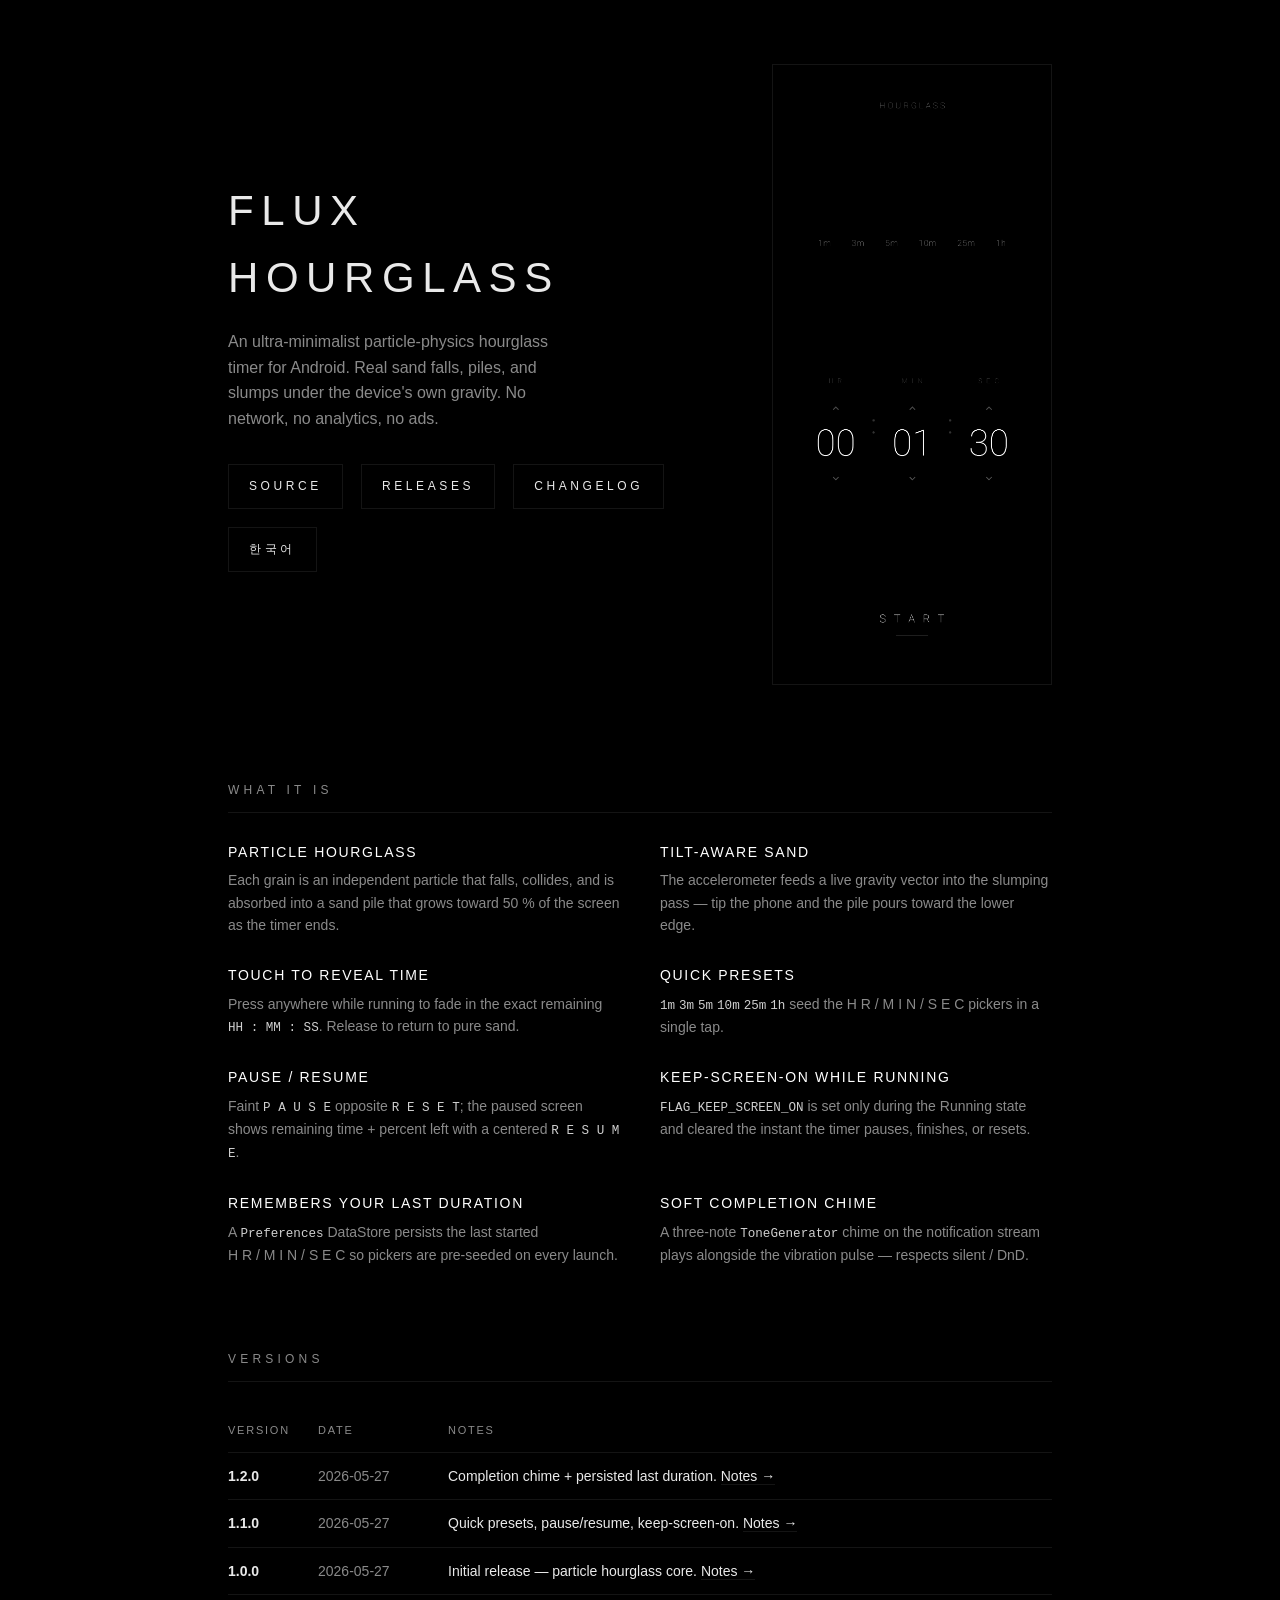
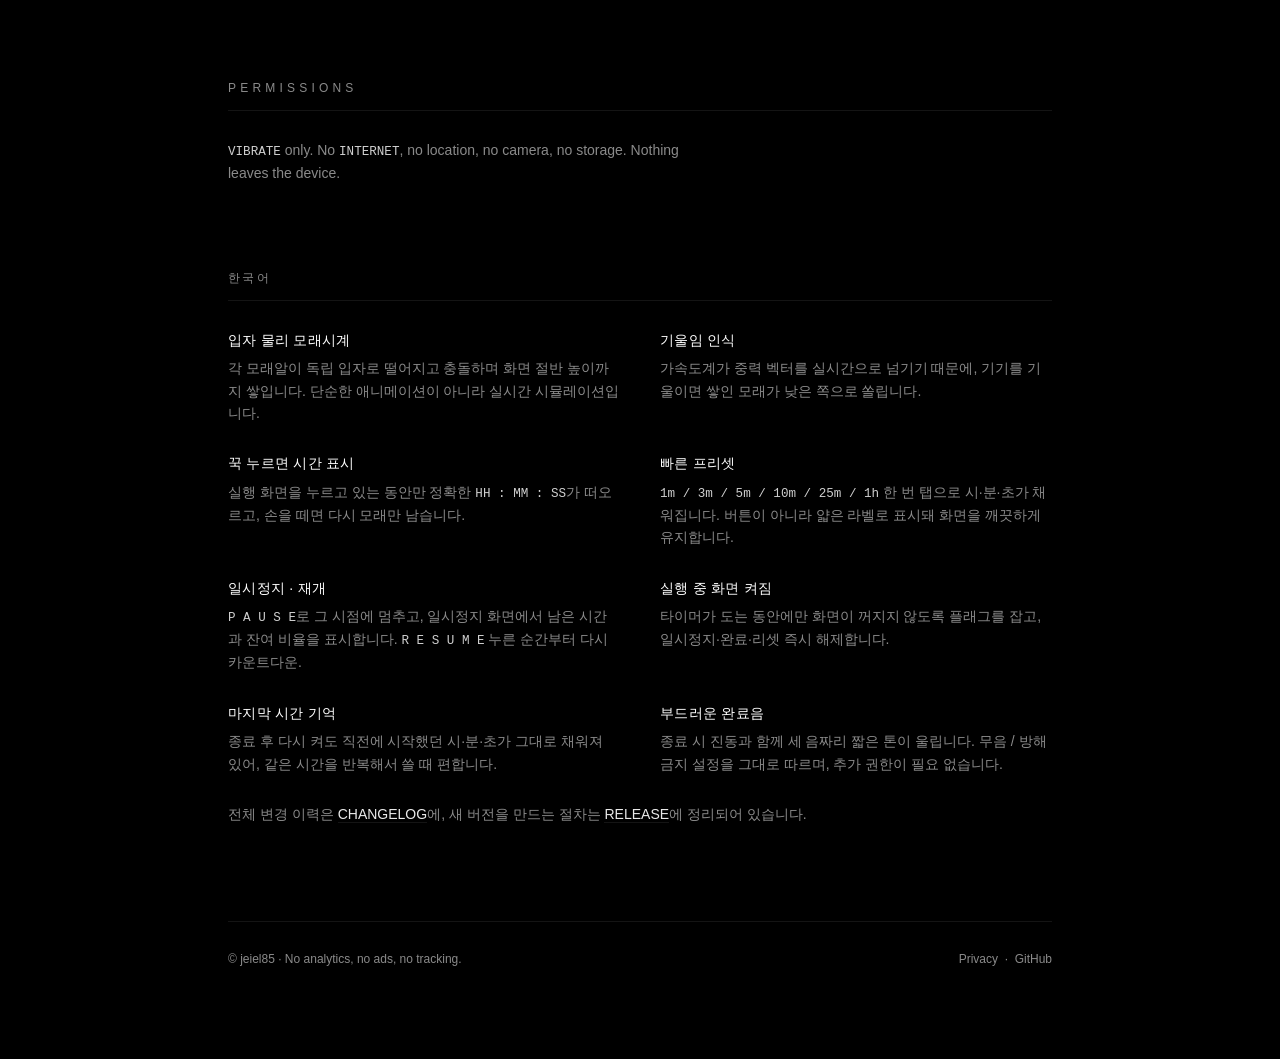
==== docs/index.html @ 26812f50 "docs: add privacy policy page (KR/EN) for Play Store listing Bilingual privacy policy at docs/privac" ====
<!doctype html>
<html lang="en">
  <head>
    <meta charset="utf-8" />
    <meta name="viewport" content="width=device-width, initial-scale=1, viewport-fit=cover" />
    <meta name="color-scheme" content="dark" />
    <meta name="theme-color" content="#000000" />
    <title>Flux Hourglass — minimalist particle-physics timer for Android</title>
    <meta
      name="description"
      content="Flux Hourglass is a minimalist Android timer with a particle-physics hourglass. Black-and-white surface, accelerometer-driven sand, no network, no analytics."
    />
    <meta property="og:title" content="Flux Hourglass" />
    <meta
      property="og:description"
      content="A minimalist particle-physics hourglass timer for Android. Black-and-white, no network, no ads."
    />
    <meta property="og:type" content="website" />
    <meta property="og:image" content="assets/setup.png" />
    <meta property="og:url" content="https://jeiel85.github.io/flux-hourglass-android/" />
    <link rel="icon" href="data:," />
    <style>
      :root {
        --bg: #000;
        --fg: #e9e9e9;
        --muted: #8a8a8a;
        --hair: rgba(255, 255, 255, 0.08);
        --accent: #fff;
      }
      * { box-sizing: border-box; }
      html, body {
        margin: 0;
        background: var(--bg);
        color: var(--fg);
        font-family: -apple-system, BlinkMacSystemFont, "Segoe UI", "Helvetica Neue",
          "Inter", "Pretendard", "Noto Sans KR", sans-serif;
        font-weight: 300;
        -webkit-font-smoothing: antialiased;
        text-rendering: optimizeLegibility;
        line-height: 1.6;
      }
      a {
        color: var(--fg);
        text-decoration: none;
        border-bottom: 1px solid var(--hair);
        transition: border-color 0.15s ease;
      }
      a:hover { border-bottom-color: var(--accent); }
      code {
        font-family: ui-monospace, SFMono-Regular, "JetBrains Mono", Menlo, monospace;
        font-size: 0.9em;
        color: #cfcfcf;
      }
      .wrap {
        max-width: 880px;
        padding: 64px 28px 96px;
        margin: 0 auto;
      }
      header.hero {
        display: grid;
        grid-template-columns: 1fr 280px;
        gap: 56px;
        align-items: center;
        margin-bottom: 96px;
      }
      .hero h1 {
        font-size: 42px;
        font-weight: 200;
        letter-spacing: 0.18em;
        margin: 0 0 18px;
        text-transform: uppercase;
      }
      .hero p.lead {
        font-size: 16px;
        color: var(--muted);
        max-width: 36ch;
        margin: 0 0 32px;
      }
      .hero img {
        width: 100%;
        max-width: 280px;
        border: 1px solid var(--hair);
        display: block;
      }
      .cta {
        display: flex;
        flex-wrap: wrap;
        gap: 18px;
        margin-top: 8px;
      }
      .cta a {
        font-size: 12px;
        letter-spacing: 0.3em;
        text-transform: uppercase;
        padding: 12px 20px;
        border: 1px solid var(--hair);
      }
      .cta a:hover { border-color: var(--accent); }

      section { margin: 0 0 84px; }
      h2 {
        font-size: 12px;
        font-weight: 400;
        letter-spacing: 0.35em;
        text-transform: uppercase;
        color: var(--muted);
        border-bottom: 1px solid var(--hair);
        padding-bottom: 12px;
        margin: 0 0 28px;
      }
      .features {
        display: grid;
        grid-template-columns: repeat(2, minmax(0, 1fr));
        gap: 28px 40px;
      }
      .features h3 {
        font-size: 14px;
        font-weight: 400;
        letter-spacing: 0.12em;
        text-transform: uppercase;
        margin: 0 0 6px;
        color: var(--accent);
      }
      .features p {
        margin: 0;
        color: var(--muted);
        font-size: 14px;
      }
      table.versions {
        width: 100%;
        border-collapse: collapse;
        font-size: 14px;
      }
      table.versions th,
      table.versions td {
        text-align: left;
        padding: 12px 0;
        border-bottom: 1px solid var(--hair);
      }
      table.versions th {
        font-weight: 400;
        color: var(--muted);
        letter-spacing: 0.16em;
        text-transform: uppercase;
        font-size: 11px;
      }
      table.versions td:first-child { width: 90px; }
      table.versions td:nth-child(2) { width: 130px; color: var(--muted); }

      .kr h2,
      .kr h3 { letter-spacing: 0.02em; }
      .kr h2 { letter-spacing: 0.2em; }

      footer {
        margin-top: 96px;
        padding-top: 28px;
        border-top: 1px solid var(--hair);
        color: var(--muted);
        font-size: 12px;
        display: flex;
        flex-wrap: wrap;
        justify-content: space-between;
        gap: 16px;
      }
      footer a { color: var(--muted); border-bottom-color: transparent; }
      footer a:hover { color: var(--fg); }

      @media (max-width: 720px) {
        .wrap { padding: 40px 22px 64px; }
        header.hero {
          grid-template-columns: 1fr;
          gap: 32px;
          margin-bottom: 72px;
        }
        .hero h1 { font-size: 32px; }
        .hero img {
          max-width: 220px;
          margin: 0 auto;
        }
        .features { grid-template-columns: 1fr; }
      }
    </style>
  </head>
  <body>
    <div class="wrap">
      <header class="hero">
        <div>
          <h1>Flux Hourglass</h1>
          <p class="lead">
            An ultra-minimalist particle-physics hourglass timer for Android.
            Real sand falls, piles, and slumps under the device's own gravity.
            No network, no analytics, no ads.
          </p>
          <div class="cta">
            <a href="https://github.com/jeiel85/flux-hourglass-android">Source</a>
            <a href="https://github.com/jeiel85/flux-hourglass-android/releases">Releases</a>
            <a href="https://github.com/jeiel85/flux-hourglass-android/blob/main/CHANGELOG.md">Changelog</a>
            <a href="#kr">한국어</a>
          </div>
        </div>
        <img src="assets/setup.png" alt="Flux Hourglass setup screen" />
      </header>

      <section>
        <h2>What it is</h2>
        <div class="features">
          <div>
            <h3>Particle hourglass</h3>
            <p>
              Each grain is an independent particle that falls, collides, and is
              absorbed into a sand pile that grows toward 50&nbsp;% of the screen
              as the timer ends.
            </p>
          </div>
          <div>
            <h3>Tilt-aware sand</h3>
            <p>
              The accelerometer feeds a live gravity vector into the slumping
              pass — tip the phone and the pile pours toward the lower edge.
            </p>
          </div>
          <div>
            <h3>Touch to reveal time</h3>
            <p>
              Press anywhere while running to fade in the exact remaining
              <code>HH : MM : SS</code>. Release to return to pure sand.
            </p>
          </div>
          <div>
            <h3>Quick presets</h3>
            <p>
              <code>1m</code> <code>3m</code> <code>5m</code> <code>10m</code>
              <code>25m</code> <code>1h</code> seed the H&nbsp;R&nbsp;/&nbsp;M&nbsp;I&nbsp;N&nbsp;/&nbsp;S&nbsp;E&nbsp;C
              pickers in a single tap.
            </p>
          </div>
          <div>
            <h3>Pause / Resume</h3>
            <p>
              Faint <code>P A U S E</code> opposite <code>R E S E T</code>; the
              paused screen shows remaining time + percent left with a centered
              <code>R E S U M E</code>.
            </p>
          </div>
          <div>
            <h3>Keep-screen-on while running</h3>
            <p>
              <code>FLAG_KEEP_SCREEN_ON</code> is set only during the Running
              state and cleared the instant the timer pauses, finishes, or
              resets.
            </p>
          </div>
          <div>
            <h3>Remembers your last duration</h3>
            <p>
              A <code>Preferences</code> DataStore persists the last started
              H&nbsp;R&nbsp;/&nbsp;M&nbsp;I&nbsp;N&nbsp;/&nbsp;S&nbsp;E&nbsp;C so
              pickers are pre-seeded on every launch.
            </p>
          </div>
          <div>
            <h3>Soft completion chime</h3>
            <p>
              A three-note <code>ToneGenerator</code> chime on the notification
              stream plays alongside the vibration pulse — respects silent /
              DnD.
            </p>
          </div>
        </div>
      </section>

      <section>
        <h2>Versions</h2>
        <table class="versions">
          <thead>
            <tr>
              <th>Version</th>
              <th>Date</th>
              <th>Notes</th>
            </tr>
          </thead>
          <tbody>
            <tr>
              <td><strong>1.2.0</strong></td>
              <td>2026-05-27</td>
              <td>
                Completion chime + persisted last duration.
                <a
                  href="https://github.com/jeiel85/flux-hourglass-android/blob/main/docs/releases/v1.2.0.md"
                  >Notes&nbsp;→</a
                >
              </td>
            </tr>
            <tr>
              <td><strong>1.1.0</strong></td>
              <td>2026-05-27</td>
              <td>
                Quick presets, pause/resume, keep-screen-on.
                <a
                  href="https://github.com/jeiel85/flux-hourglass-android/blob/main/docs/releases/v1.1.0.md"
                  >Notes&nbsp;→</a
                >
              </td>
            </tr>
            <tr>
              <td><strong>1.0.0</strong></td>
              <td>2026-05-27</td>
              <td>
                Initial release — particle hourglass core.
                <a
                  href="https://github.com/jeiel85/flux-hourglass-android/blob/main/docs/releases/v1.0.0.md"
                  >Notes&nbsp;→</a
                >
              </td>
            </tr>
          </tbody>
        </table>
      </section>

      <section>
        <h2>Permissions</h2>
        <p style="color: var(--muted); font-size: 14px; max-width: 60ch;">
          <code>VIBRATE</code> only. No <code>INTERNET</code>, no location,
          no camera, no storage. Nothing leaves the device.
        </p>
      </section>

      <section id="kr" class="kr">
        <h2>한국어</h2>
        <div class="features">
          <div>
            <h3>입자 물리 모래시계</h3>
            <p>
              각 모래알이 독립 입자로 떨어지고 충돌하며 화면 절반 높이까지
              쌓입니다. 단순한 애니메이션이 아니라 실시간 시뮬레이션입니다.
            </p>
          </div>
          <div>
            <h3>기울임 인식</h3>
            <p>
              가속도계가 중력 벡터를 실시간으로 넘기기 때문에, 기기를 기울이면
              쌓인 모래가 낮은 쪽으로 쏠립니다.
            </p>
          </div>
          <div>
            <h3>꾹 누르면 시간 표시</h3>
            <p>
              실행 화면을 누르고 있는 동안만 정확한
              <code>HH : MM : SS</code>가 떠오르고, 손을 떼면 다시
              모래만 남습니다.
            </p>
          </div>
          <div>
            <h3>빠른 프리셋</h3>
            <p>
              <code>1m / 3m / 5m / 10m / 25m / 1h</code> 한 번 탭으로
              시·분·초가 채워집니다. 버튼이 아니라 얇은 라벨로 표시돼
              화면을 깨끗하게 유지합니다.
            </p>
          </div>
          <div>
            <h3>일시정지 · 재개</h3>
            <p>
              <code>P A U S E</code>로 그 시점에 멈추고, 일시정지 화면에서
              남은 시간과 잔여 비율을 표시합니다. <code>R E S U M E</code>
              누른 순간부터 다시 카운트다운.
            </p>
          </div>
          <div>
            <h3>실행 중 화면 켜짐</h3>
            <p>
              타이머가 도는 동안에만 화면이 꺼지지 않도록 플래그를 잡고,
              일시정지·완료·리셋 즉시 해제합니다.
            </p>
          </div>
          <div>
            <h3>마지막 시간 기억</h3>
            <p>
              종료 후 다시 켜도 직전에 시작했던 시·분·초가 그대로
              채워져 있어, 같은 시간을 반복해서 쓸 때 편합니다.
            </p>
          </div>
          <div>
            <h3>부드러운 완료음</h3>
            <p>
              종료 시 진동과 함께 세 음짜리 짧은 톤이 울립니다. 무음 /
              방해금지 설정을 그대로 따르며, 추가 권한이 필요 없습니다.
            </p>
          </div>
        </div>
        <p style="color: var(--muted); font-size: 14px; margin-top: 28px;">
          전체 변경 이력은
          <a
            href="https://github.com/jeiel85/flux-hourglass-android/blob/main/CHANGELOG.md"
            >CHANGELOG</a
          >에, 새 버전을 만드는 절차는
          <a
            href="https://github.com/jeiel85/flux-hourglass-android/blob/main/RELEASE.md"
            >RELEASE</a
          >에 정리되어 있습니다.
        </p>
      </section>

      <footer>
        <span>© jeiel85 · No analytics, no ads, no tracking.</span>
        <span>
          <a href="privacy.html">Privacy</a>
          &nbsp;·&nbsp;
          <a href="https://github.com/jeiel85/flux-hourglass-android">GitHub</a>
        </span>
      </footer>
    </div>
  </body>
</html>
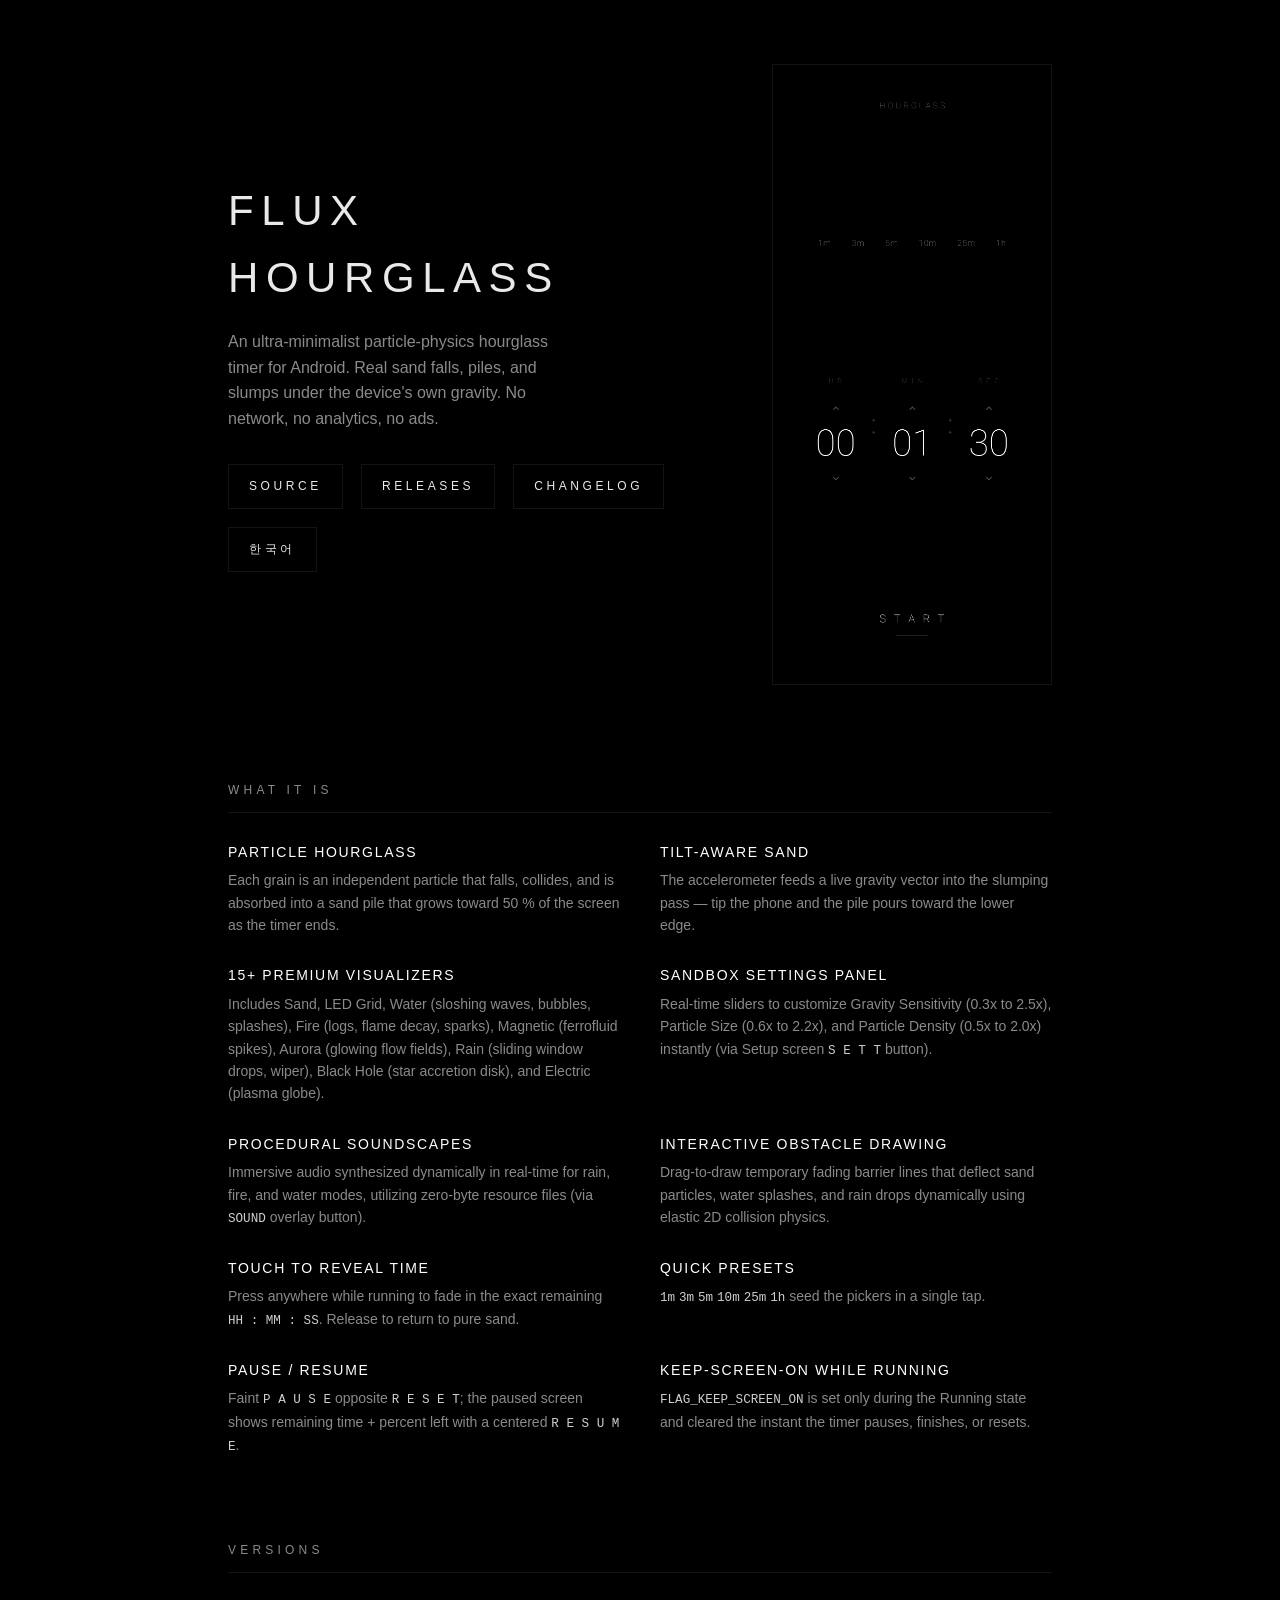
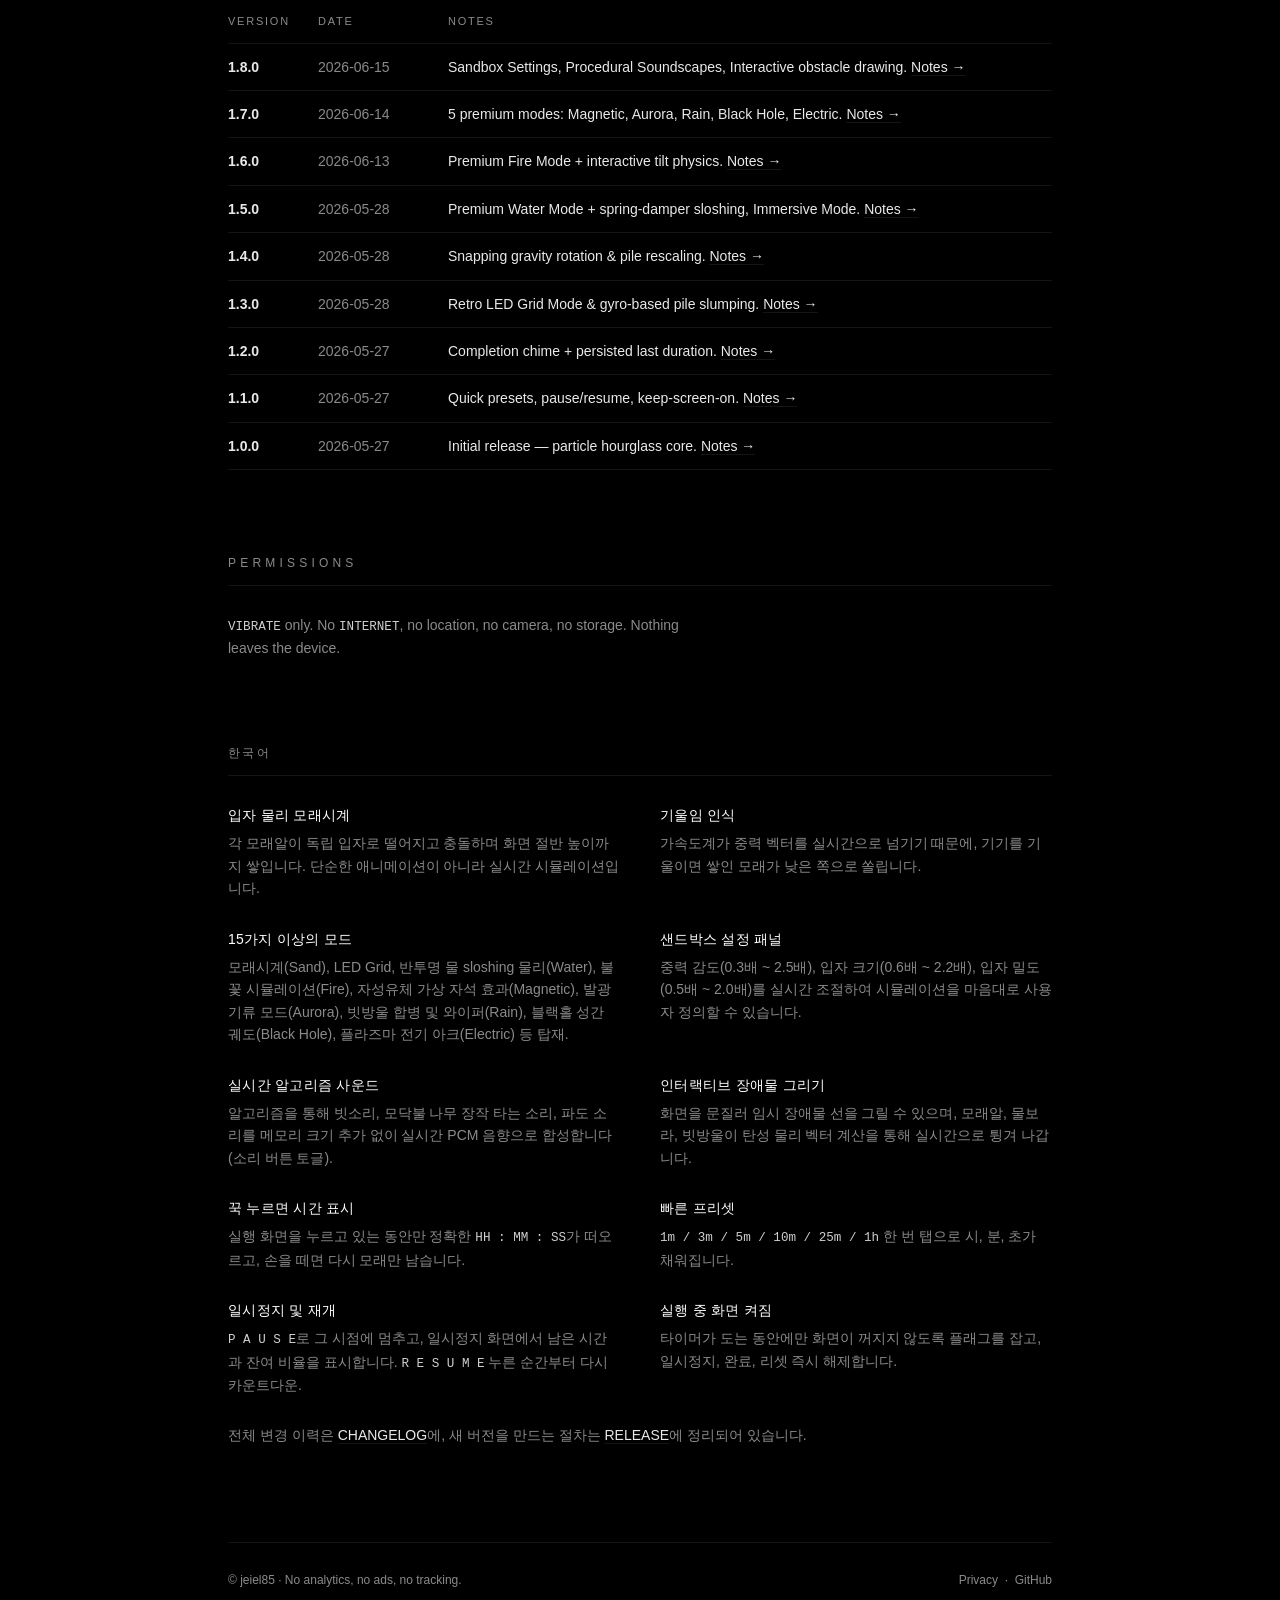
==== commit 135eebad: "feat(v1.8.0): add sandbox settings, audio soundscapes, and drawn barriers" ====
--- a/docs/index.html
+++ b/docs/index.html
@@ -220,6 +220,30 @@
             </p>
           </div>
           <div>
+            <h3>15+ premium visualizers</h3>
+            <p>
+              Includes Sand, LED Grid, Water (sloshing waves, bubbles, splashes), Fire (logs, flame decay, sparks), Magnetic (ferrofluid spikes), Aurora (glowing flow fields), Rain (sliding window drops, wiper), Black Hole (star accretion disk), and Electric (plasma globe).
+            </p>
+          </div>
+          <div>
+            <h3>Sandbox Settings Panel</h3>
+            <p>
+              Real-time sliders to customize Gravity Sensitivity (0.3x to 2.5x), Particle Size (0.6x to 2.2x), and Particle Density (0.5x to 2.0x) instantly (via Setup screen <code>S E T T</code> button).
+            </p>
+          </div>
+          <div>
+            <h3>Procedural Soundscapes</h3>
+            <p>
+              Immersive audio synthesized dynamically in real-time for rain, fire, and water modes, utilizing zero-byte resource files (via <code>SOUND</code> overlay button).
+            </p>
+          </div>
+          <div>
+            <h3>Interactive Obstacle Drawing</h3>
+            <p>
+              Drag-to-draw temporary fading barrier lines that deflect sand particles, water splashes, and rain drops dynamically using elastic 2D collision physics.
+            </p>
+          </div>
+          <div>
             <h3>Touch to reveal time</h3>
             <p>
               Press anywhere while running to fade in the exact remaining
@@ -230,8 +254,7 @@
             <h3>Quick presets</h3>
             <p>
               <code>1m</code> <code>3m</code> <code>5m</code> <code>10m</code>
-              <code>25m</code> <code>1h</code> seed the H&nbsp;R&nbsp;/&nbsp;M&nbsp;I&nbsp;N&nbsp;/&nbsp;S&nbsp;E&nbsp;C
-              pickers in a single tap.
+              <code>25m</code> <code>1h</code> seed the pickers in a single tap.
             </p>
           </div>
           <div>
@@ -248,22 +271,6 @@
               <code>FLAG_KEEP_SCREEN_ON</code> is set only during the Running
               state and cleared the instant the timer pauses, finishes, or
               resets.
-            </p>
-          </div>
-          <div>
-            <h3>Remembers your last duration</h3>
-            <p>
-              A <code>Preferences</code> DataStore persists the last started
-              H&nbsp;R&nbsp;/&nbsp;M&nbsp;I&nbsp;N&nbsp;/&nbsp;S&nbsp;E&nbsp;C so
-              pickers are pre-seeded on every launch.
-            </p>
-          </div>
-          <div>
-            <h3>Soft completion chime</h3>
-            <p>
-              A three-note <code>ToneGenerator</code> chime on the notification
-              stream plays alongside the vibration pulse — respects silent /
-              DnD.
             </p>
           </div>
         </div>
@@ -280,6 +287,72 @@
             </tr>
           </thead>
           <tbody>
+            <tr>
+              <td><strong>1.8.0</strong></td>
+              <td>2026-06-15</td>
+              <td>
+                Sandbox Settings, Procedural Soundscapes, Interactive obstacle drawing.
+                <a
+                  href="https://github.com/jeiel85/flux-hourglass-android/blob/main/docs/releases/v1.8.0.md"
+                  >Notes&nbsp;→</a
+                >
+              </td>
+            </tr>
+            <tr>
+              <td><strong>1.7.0</strong></td>
+              <td>2026-06-14</td>
+              <td>
+                5 premium modes: Magnetic, Aurora, Rain, Black Hole, Electric.
+                <a
+                  href="https://github.com/jeiel85/flux-hourglass-android/blob/main/docs/releases/v1.7.0.md"
+                  >Notes&nbsp;→</a
+                >
+              </td>
+            </tr>
+            <tr>
+              <td><strong>1.6.0</strong></td>
+              <td>2026-06-13</td>
+              <td>
+                Premium Fire Mode + interactive tilt physics.
+                <a
+                  href="https://github.com/jeiel85/flux-hourglass-android/blob/main/docs/releases/v1.6.0.md"
+                  >Notes&nbsp;→</a
+                >
+              </td>
+            </tr>
+            <tr>
+              <td><strong>1.5.0</strong></td>
+              <td>2026-05-28</td>
+              <td>
+                Premium Water Mode + spring-damper sloshing, Immersive Mode.
+                <a
+                  href="https://github.com/jeiel85/flux-hourglass-android/blob/main/docs/releases/v1.5.0.md"
+                  >Notes&nbsp;→</a
+                >
+              </td>
+            </tr>
+            <tr>
+              <td><strong>1.4.0</strong></td>
+              <td>2026-05-28</td>
+              <td>
+                Snapping gravity rotation & pile rescaling.
+                <a
+                  href="https://github.com/jeiel85/flux-hourglass-android/blob/main/docs/releases/v1.4.0.md"
+                  >Notes&nbsp;→</a
+                >
+              </td>
+            </tr>
+            <tr>
+              <td><strong>1.3.0</strong></td>
+              <td>2026-05-28</td>
+              <td>
+                Retro LED Grid Mode & gyro-based pile slumping.
+                <a
+                  href="https://github.com/jeiel85/flux-hourglass-android/blob/main/docs/releases/v1.3.0.md"
+                  >Notes&nbsp;→</a
+                >
+              </td>
+            </tr>
             <tr>
               <td><strong>1.2.0</strong></td>
               <td>2026-05-27</td>
@@ -343,6 +416,30 @@
             </p>
           </div>
           <div>
+            <h3>15가지 이상의 모드</h3>
+            <p>
+              모래시계(Sand), LED Grid, 반투명 물 sloshing 물리(Water), 불꽃 시뮬레이션(Fire), 자성유체 가상 자석 효과(Magnetic), 발광 기류 모드(Aurora), 빗방울 합병 및 와이퍼(Rain), 블랙홀 성간 궤도(Black Hole), 플라즈마 전기 아크(Electric) 등 탑재.
+            </p>
+          </div>
+          <div>
+            <h3>샌드박스 설정 패널</h3>
+            <p>
+              중력 감도(0.3배 ~ 2.5배), 입자 크기(0.6배 ~ 2.2배), 입자 밀도(0.5배 ~ 2.0배)를 실시간 조절하여 시뮬레이션을 마음대로 사용자 정의할 수 있습니다.
+            </p>
+          </div>
+          <div>
+            <h3>실시간 알고리즘 사운드</h3>
+            <p>
+              알고리즘을 통해 빗소리, 모닥불 나무 장작 타는 소리, 파도 소리를 메모리 크기 추가 없이 실시간 PCM 음향으로 합성합니다 (소리 버튼 토글).
+            </p>
+          </div>
+          <div>
+            <h3>인터랙티브 장애물 그리기</h3>
+            <p>
+              화면을 문질러 임시 장애물 선을 그릴 수 있으며, 모래알, 물보라, 빗방울이 탄성 물리 벡터 계산을 통해 실시간으로 튕겨 나갑니다.
+            </p>
+          </div>
+          <div>
             <h3>꾹 누르면 시간 표시</h3>
             <p>
               실행 화면을 누르고 있는 동안만 정확한
@@ -354,12 +451,11 @@
             <h3>빠른 프리셋</h3>
             <p>
               <code>1m / 3m / 5m / 10m / 25m / 1h</code> 한 번 탭으로
-              시·분·초가 채워집니다. 버튼이 아니라 얇은 라벨로 표시돼
-              화면을 깨끗하게 유지합니다.
-            </p>
-          </div>
-          <div>
-            <h3>일시정지 · 재개</h3>
+              시, 분, 초가 채워집니다.
+            </p>
+          </div>
+          <div>
+            <h3>일시정지 및 재개</h3>
             <p>
               <code>P A U S E</code>로 그 시점에 멈추고, 일시정지 화면에서
               남은 시간과 잔여 비율을 표시합니다. <code>R E S U M E</code>
@@ -370,21 +466,7 @@
             <h3>실행 중 화면 켜짐</h3>
             <p>
               타이머가 도는 동안에만 화면이 꺼지지 않도록 플래그를 잡고,
-              일시정지·완료·리셋 즉시 해제합니다.
-            </p>
-          </div>
-          <div>
-            <h3>마지막 시간 기억</h3>
-            <p>
-              종료 후 다시 켜도 직전에 시작했던 시·분·초가 그대로
-              채워져 있어, 같은 시간을 반복해서 쓸 때 편합니다.
-            </p>
-          </div>
-          <div>
-            <h3>부드러운 완료음</h3>
-            <p>
-              종료 시 진동과 함께 세 음짜리 짧은 톤이 울립니다. 무음 /
-              방해금지 설정을 그대로 따르며, 추가 권한이 필요 없습니다.
+              일시정지, 완료, 리셋 즉시 해제합니다.
             </p>
           </div>
         </div>
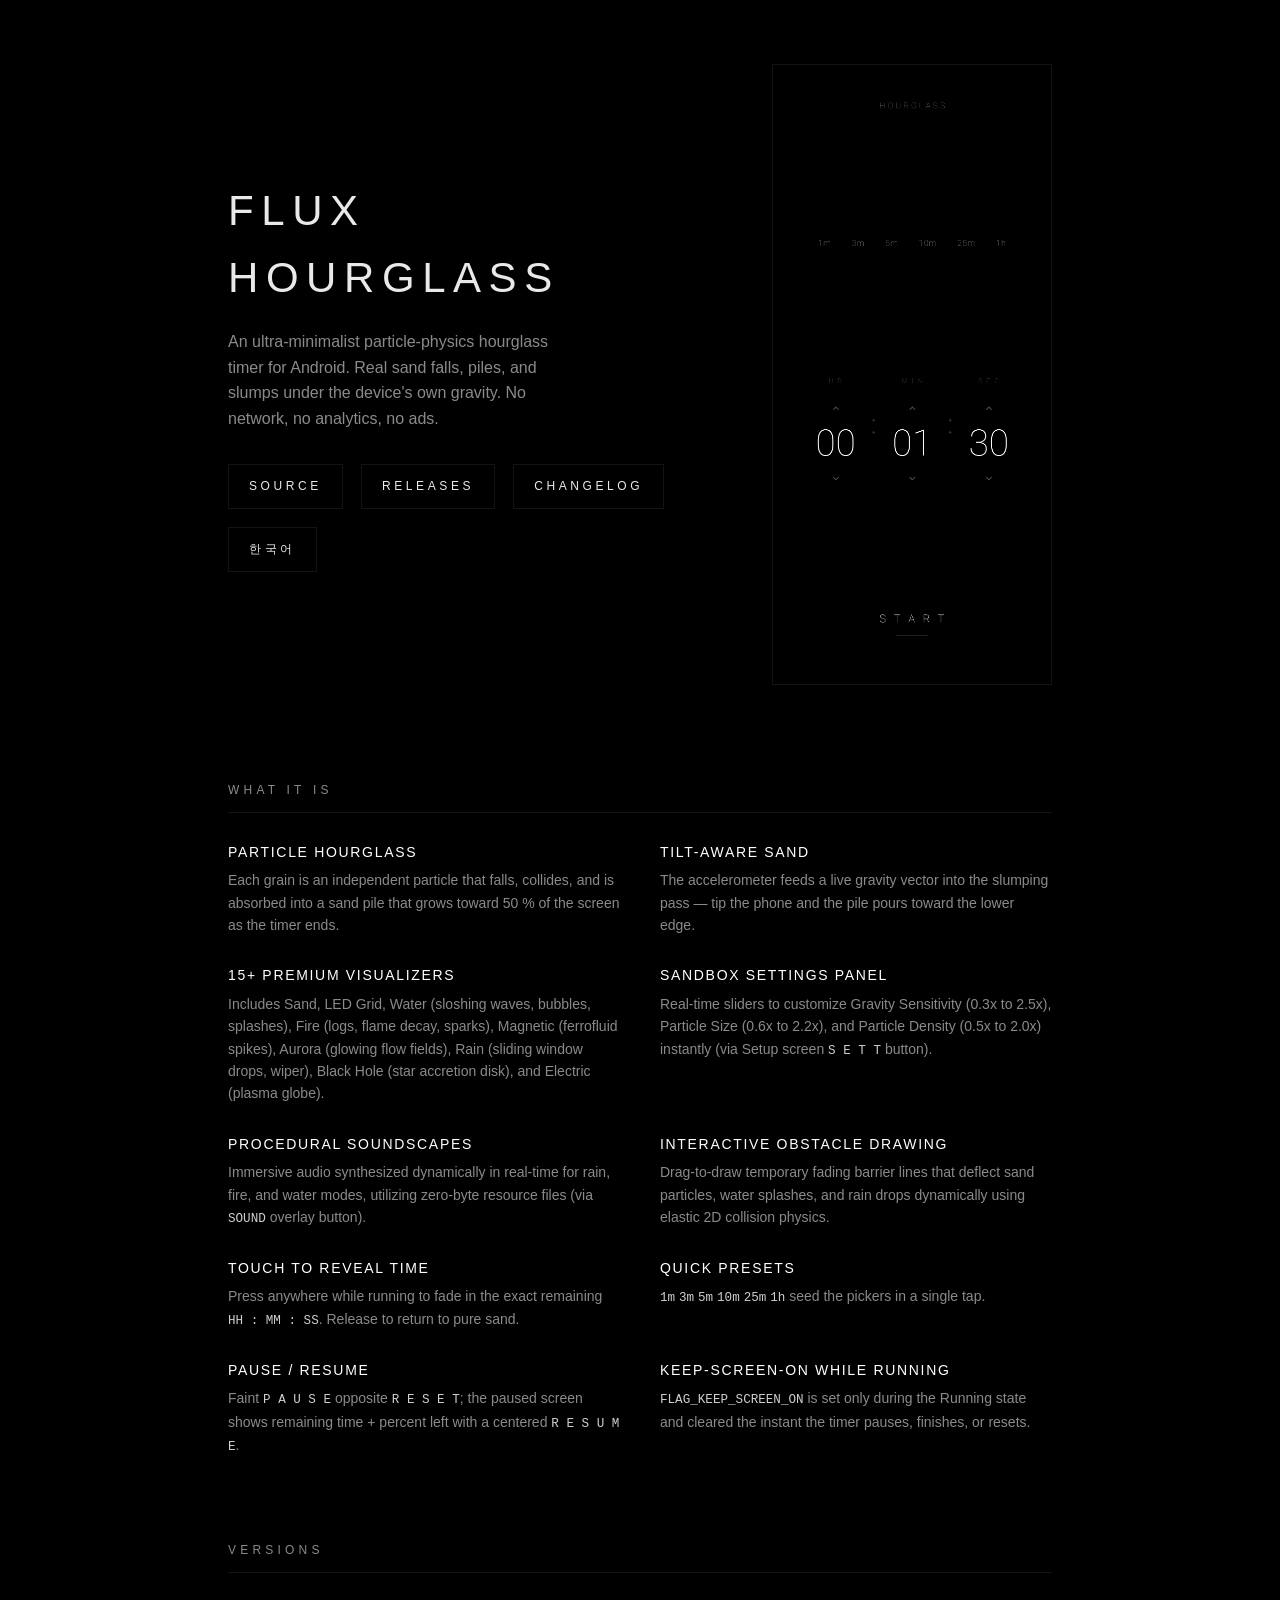
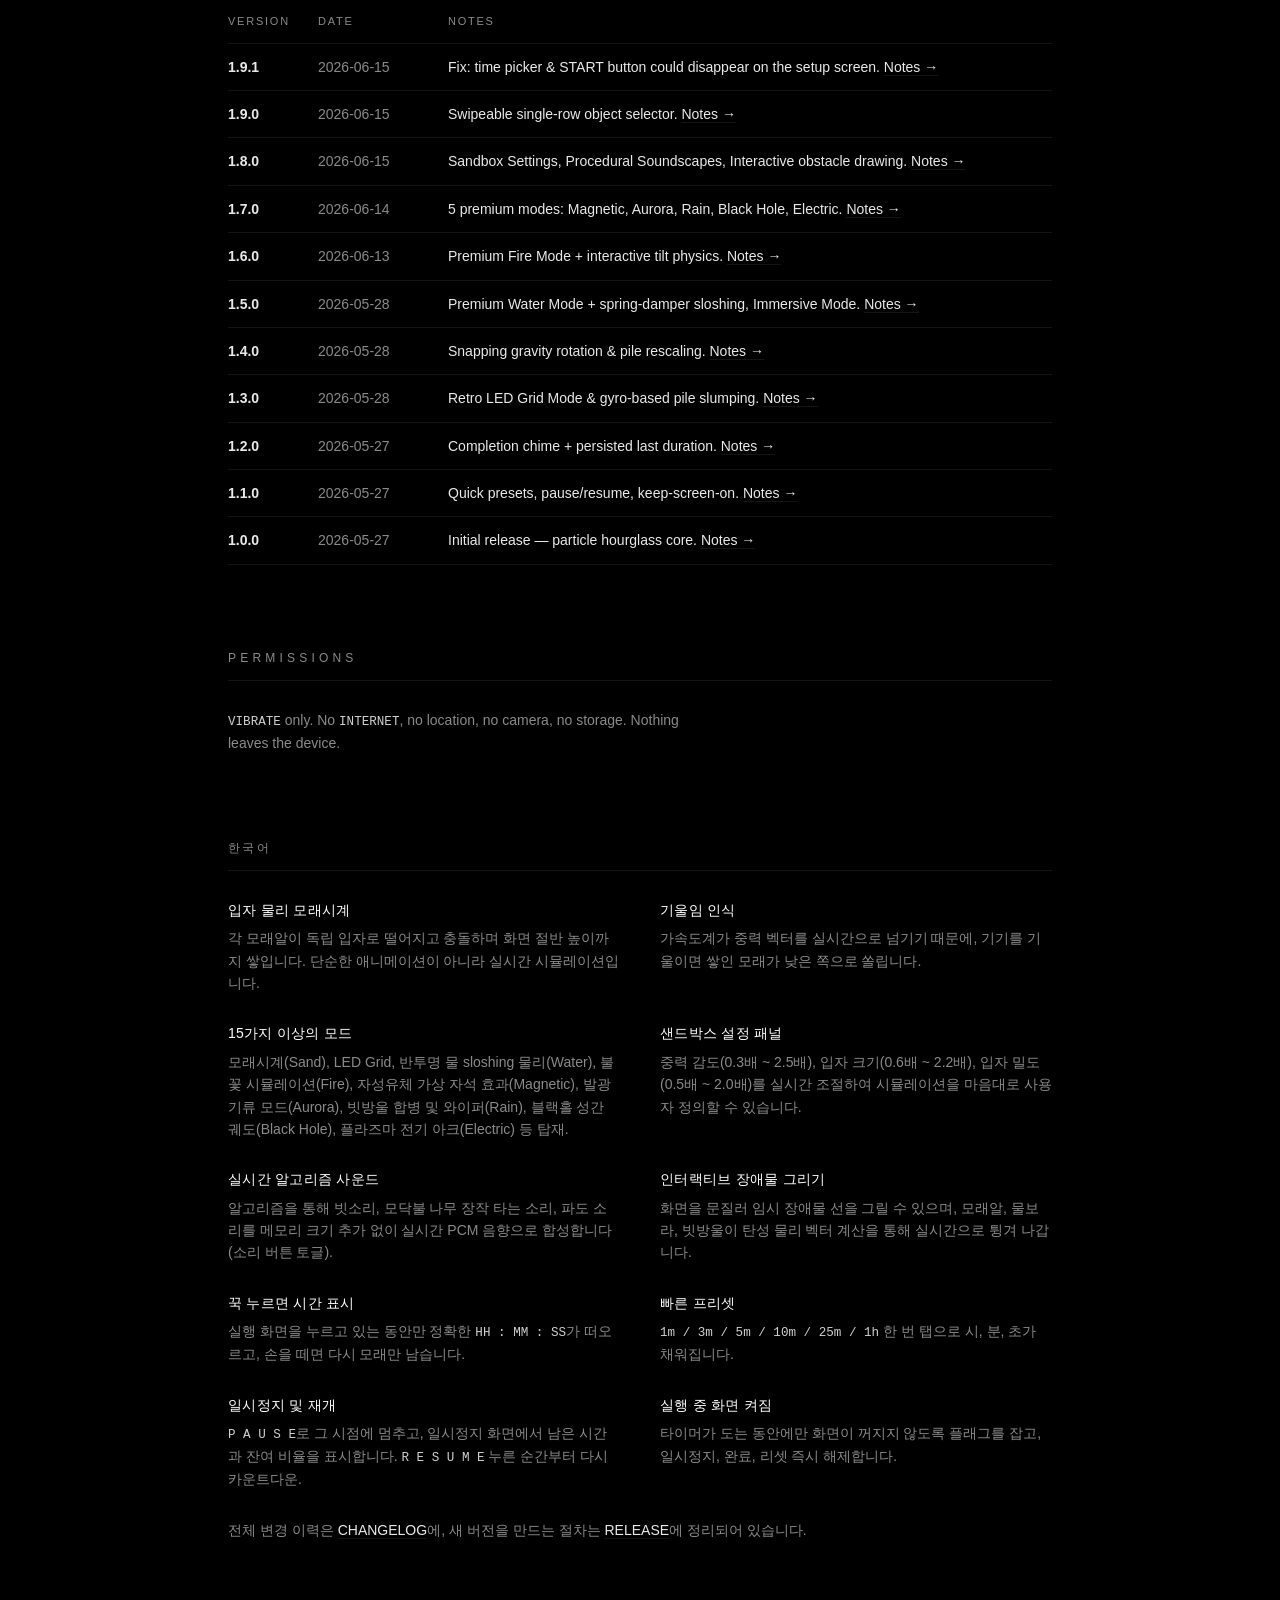
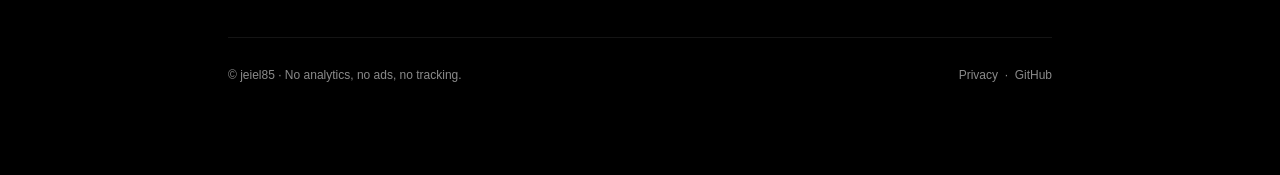
==== commit 5b0bb3ec: "docs(landing): add v1.9.0 and v1.9.1 to the Versions table The GitHub Pages landing page Versions ta" ====
--- a/docs/index.html
+++ b/docs/index.html
@@ -288,6 +288,28 @@
           </thead>
           <tbody>
             <tr>
+              <td><strong>1.9.1</strong></td>
+              <td>2026-06-15</td>
+              <td>
+                Fix: time picker &amp; START button could disappear on the setup screen.
+                <a
+                  href="https://github.com/jeiel85/flux-hourglass-android/blob/main/docs/releases/v1.9.1.md"
+                  >Notes&nbsp;→</a
+                >
+              </td>
+            </tr>
+            <tr>
+              <td><strong>1.9.0</strong></td>
+              <td>2026-06-15</td>
+              <td>
+                Swipeable single-row object selector.
+                <a
+                  href="https://github.com/jeiel85/flux-hourglass-android/blob/main/docs/releases/v1.9.0.md"
+                  >Notes&nbsp;→</a
+                >
+              </td>
+            </tr>
+            <tr>
               <td><strong>1.8.0</strong></td>
               <td>2026-06-15</td>
               <td>
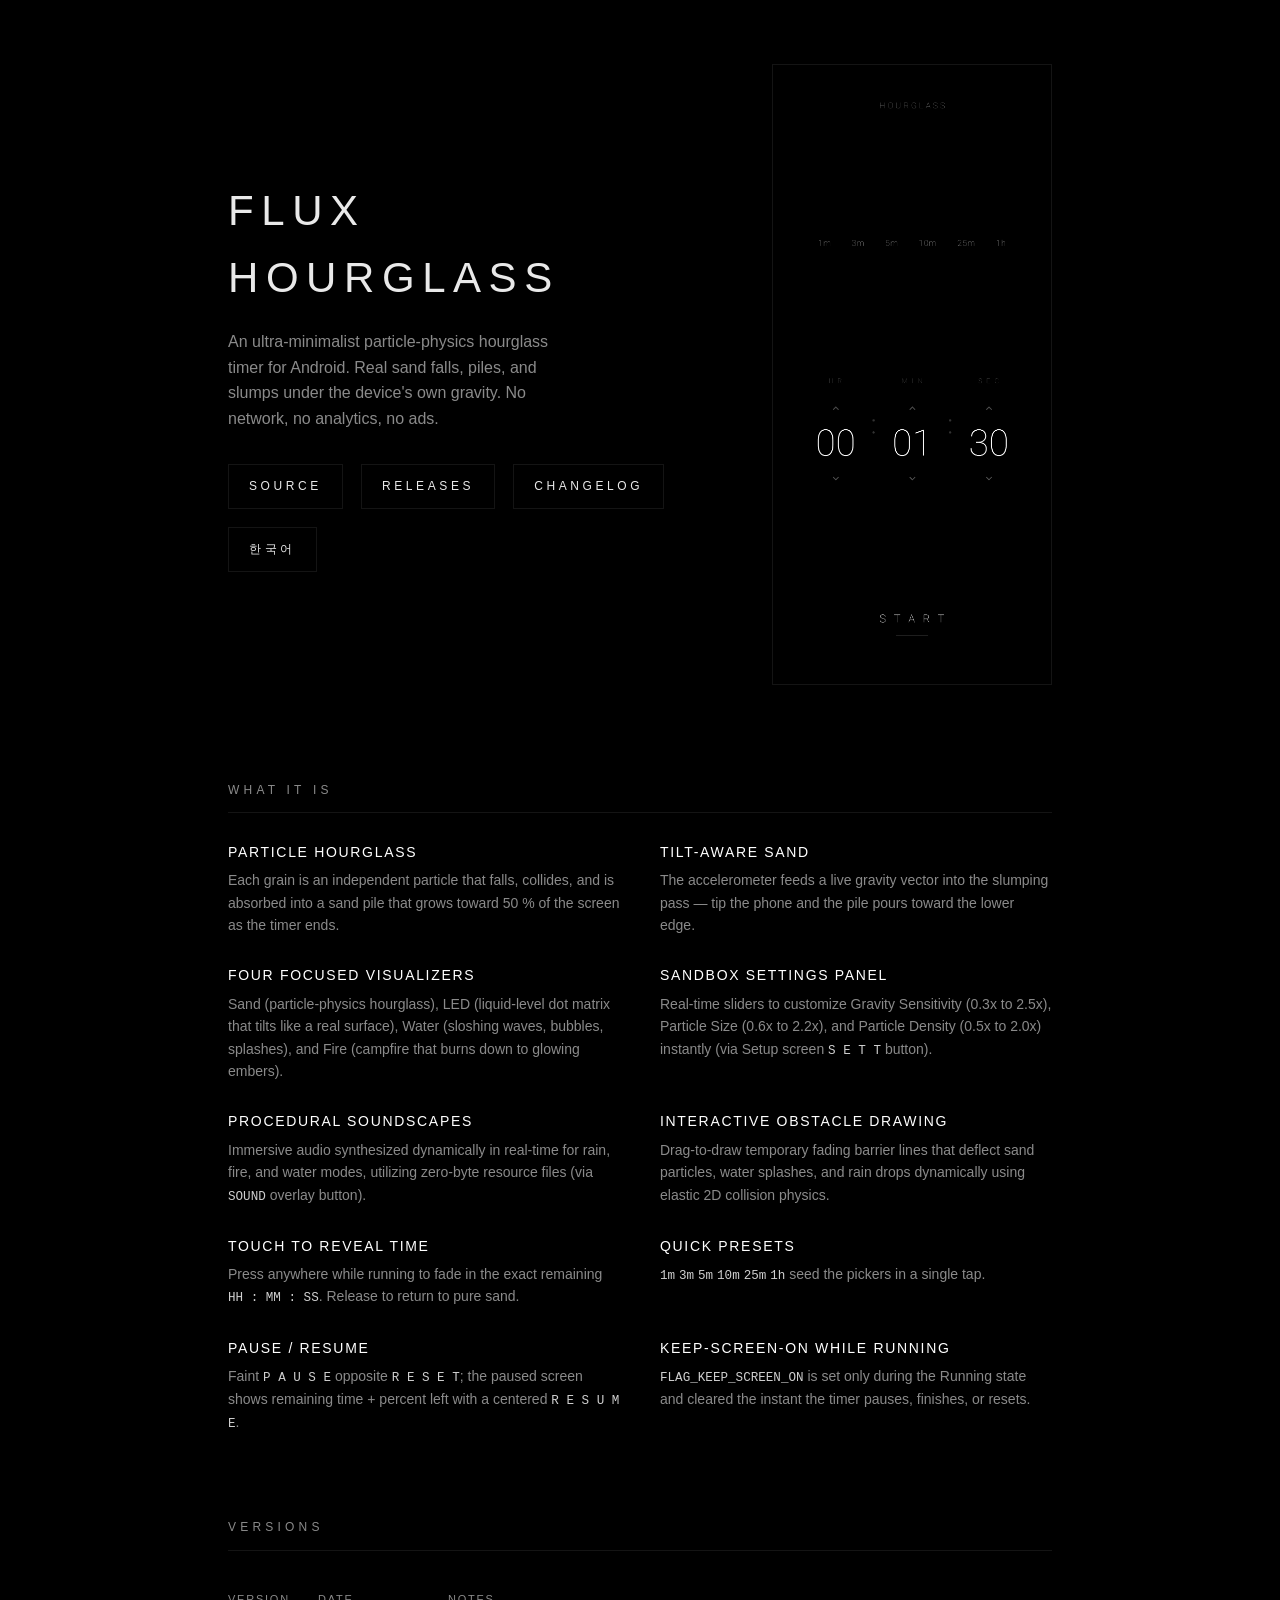
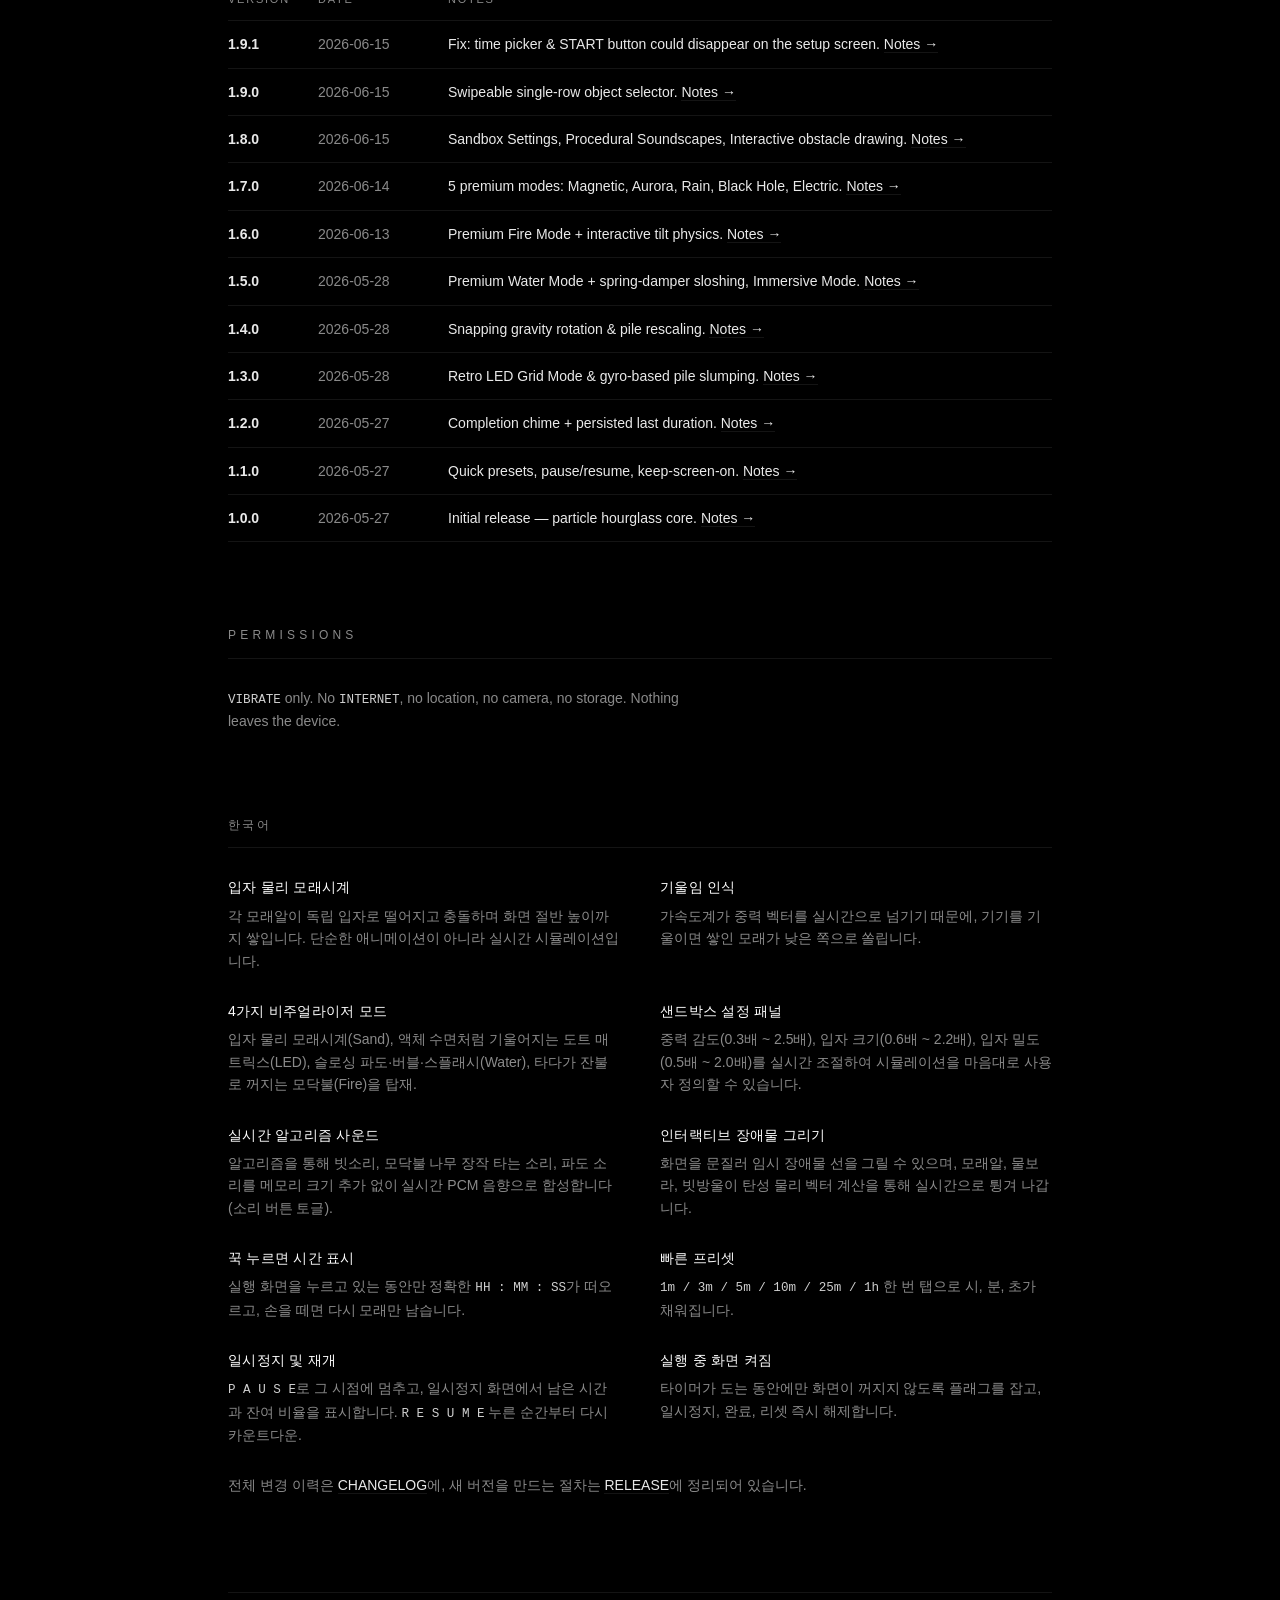
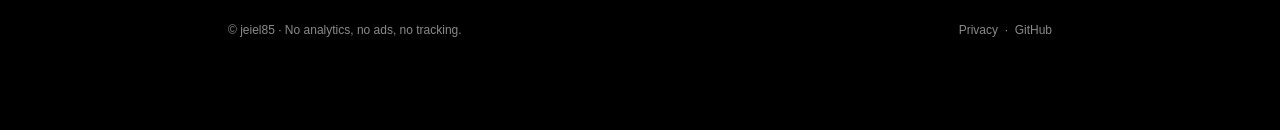
==== commit d824b4f2: "feat: trim 15 modes to 4 (Sand/Water/Fire/LED) and raise quality Refocus the app on its hourglass id" ====
--- a/docs/index.html
+++ b/docs/index.html
@@ -220,9 +220,9 @@
             </p>
           </div>
           <div>
-            <h3>15+ premium visualizers</h3>
-            <p>
-              Includes Sand, LED Grid, Water (sloshing waves, bubbles, splashes), Fire (logs, flame decay, sparks), Magnetic (ferrofluid spikes), Aurora (glowing flow fields), Rain (sliding window drops, wiper), Black Hole (star accretion disk), and Electric (plasma globe).
+            <h3>Four focused visualizers</h3>
+            <p>
+              Sand (particle-physics hourglass), LED (liquid-level dot matrix that tilts like a real surface), Water (sloshing waves, bubbles, splashes), and Fire (campfire that burns down to glowing embers).
             </p>
           </div>
           <div>
@@ -438,9 +438,9 @@
             </p>
           </div>
           <div>
-            <h3>15가지 이상의 모드</h3>
-            <p>
-              모래시계(Sand), LED Grid, 반투명 물 sloshing 물리(Water), 불꽃 시뮬레이션(Fire), 자성유체 가상 자석 효과(Magnetic), 발광 기류 모드(Aurora), 빗방울 합병 및 와이퍼(Rain), 블랙홀 성간 궤도(Black Hole), 플라즈마 전기 아크(Electric) 등 탑재.
+            <h3>4가지 비주얼라이저 모드</h3>
+            <p>
+              입자 물리 모래시계(Sand), 액체 수면처럼 기울어지는 도트 매트릭스(LED), 슬로싱 파도·버블·스플래시(Water), 타다가 잔불로 꺼지는 모닥불(Fire)을 탑재.
             </p>
           </div>
           <div>
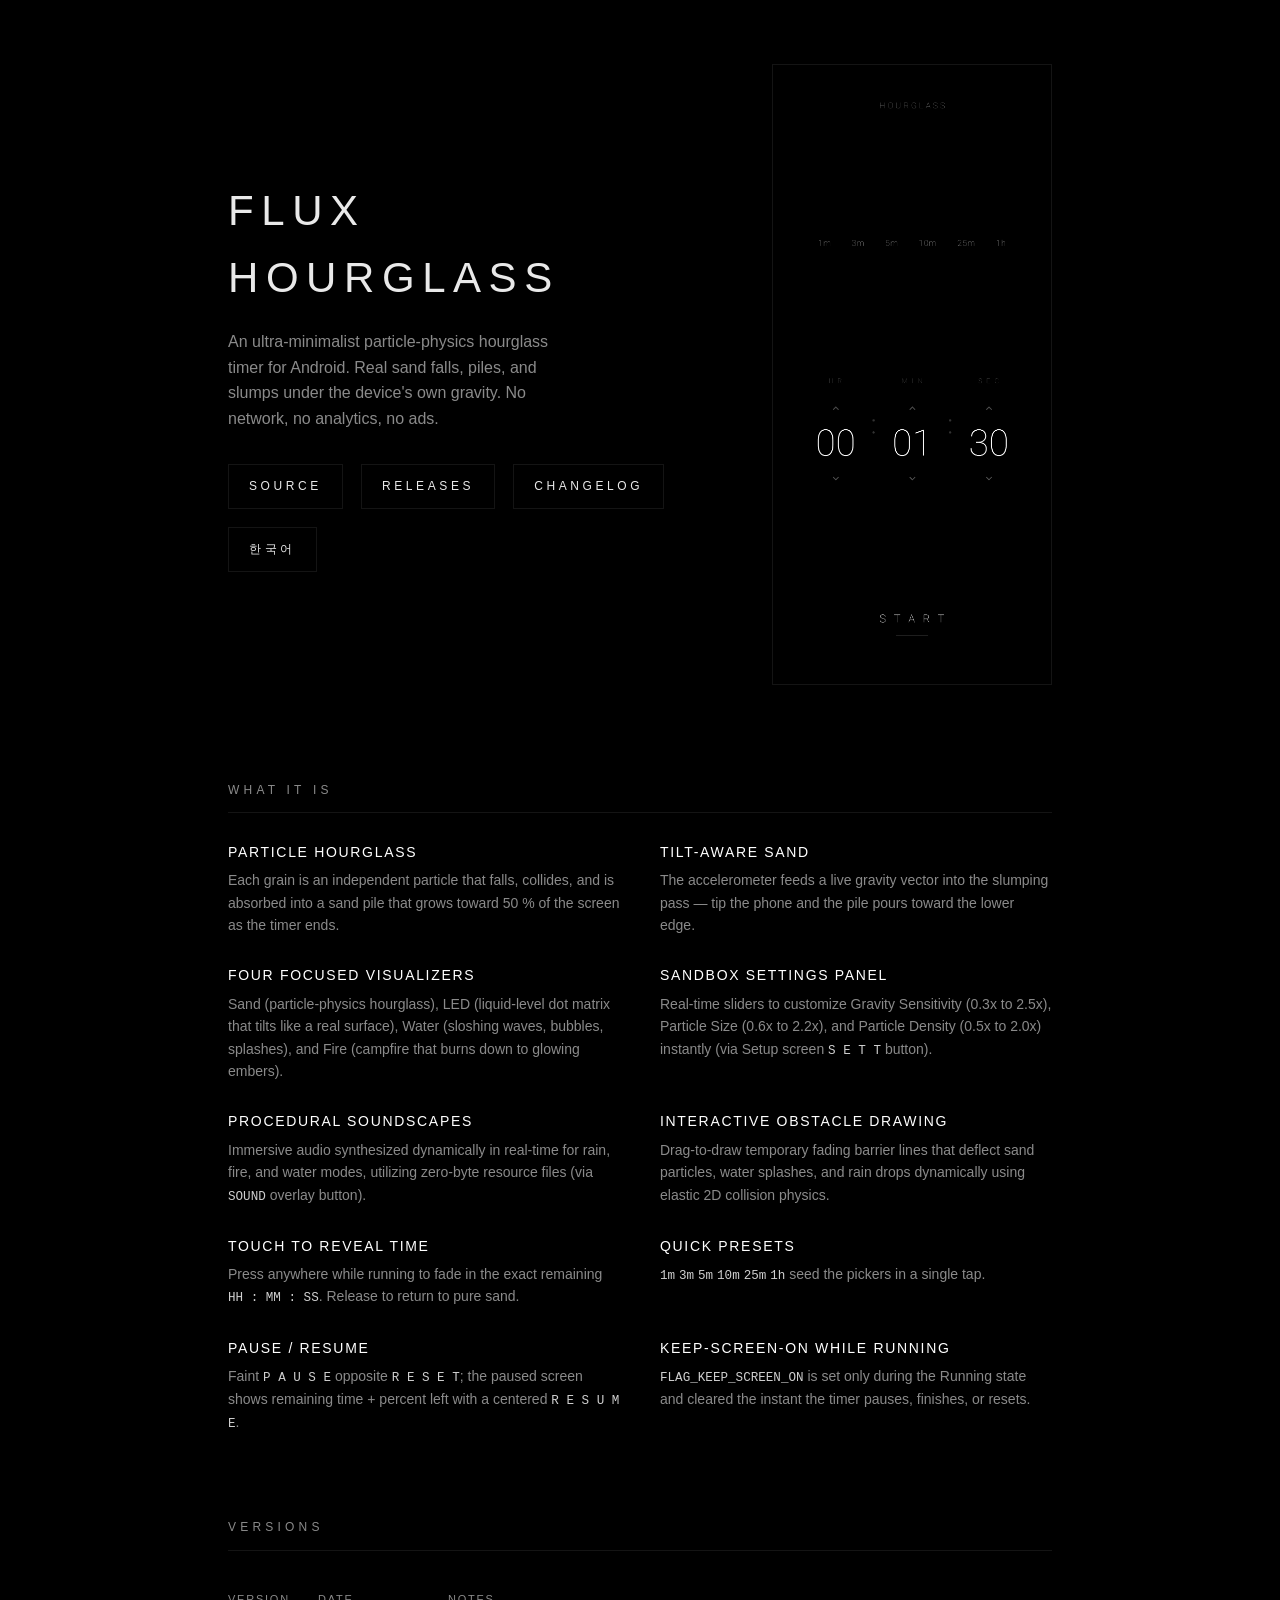
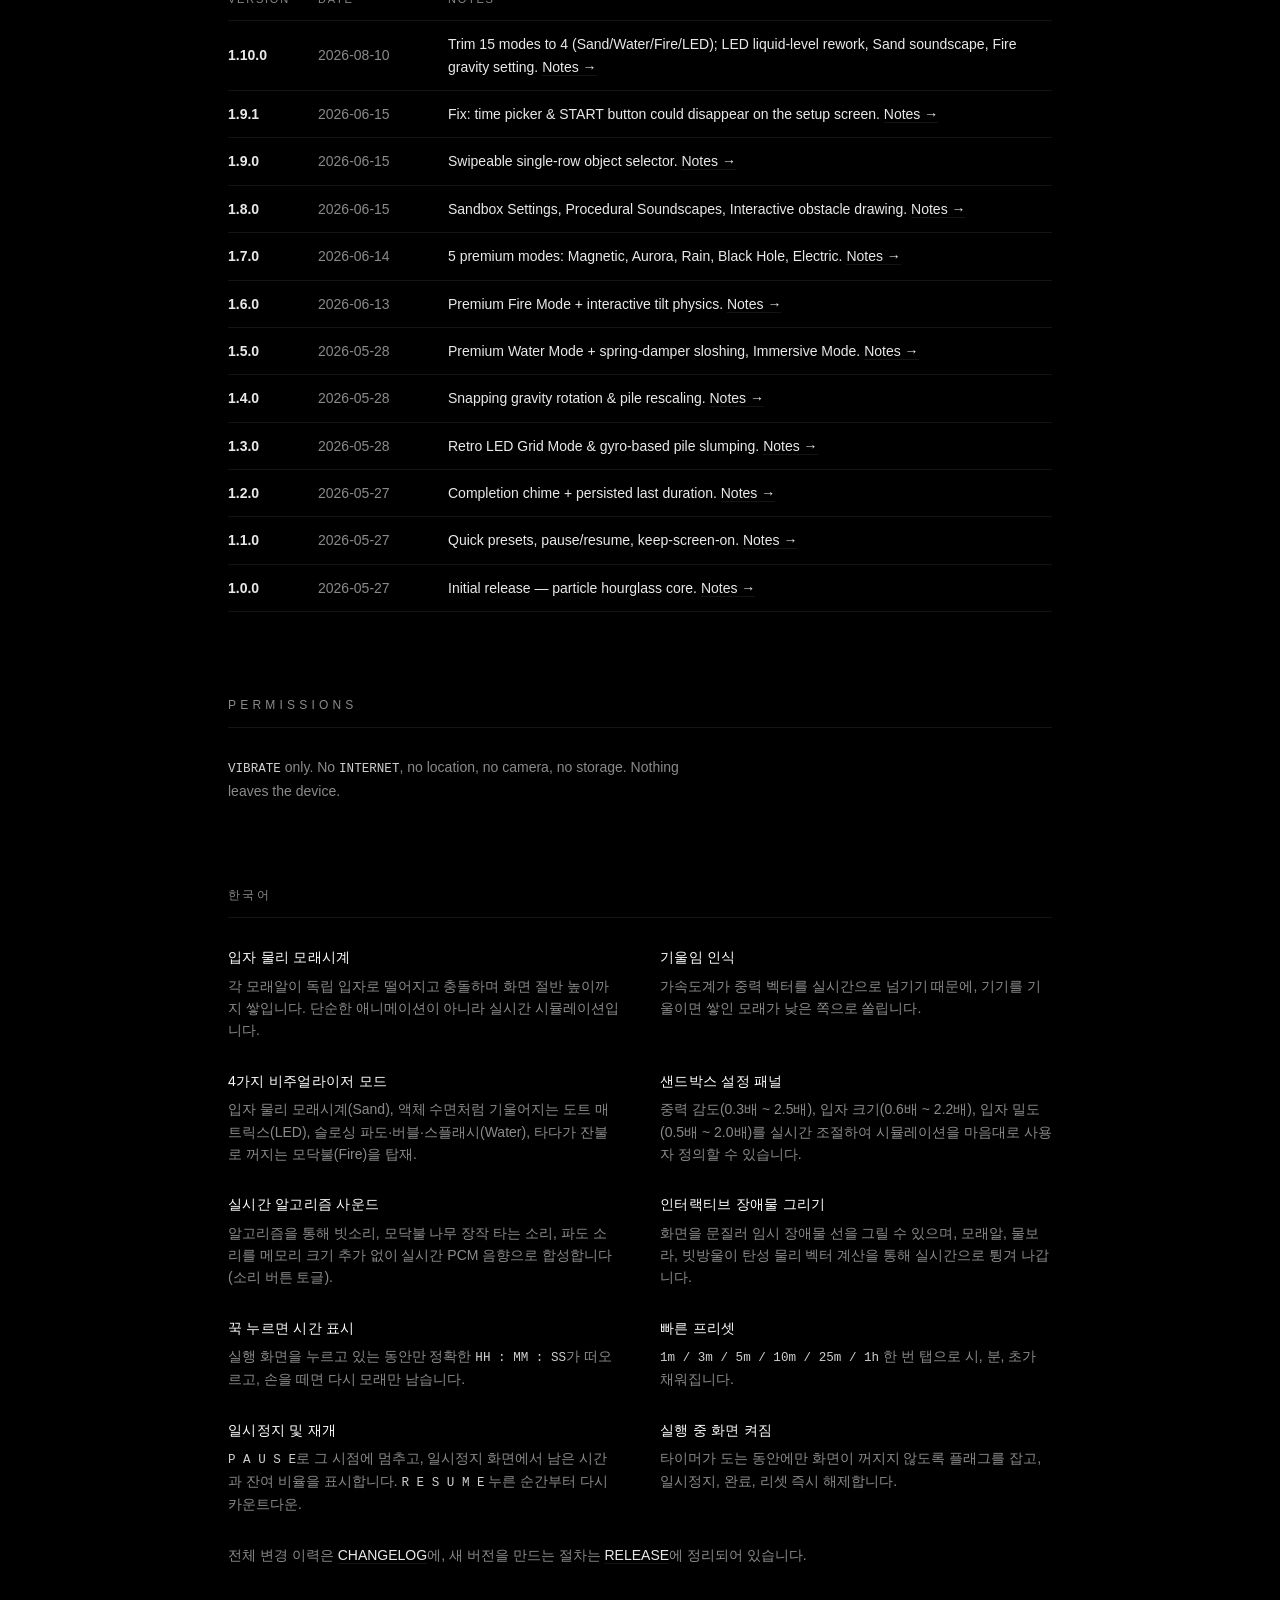
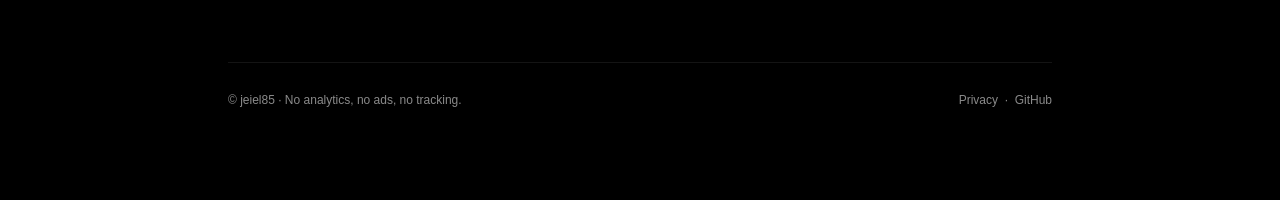
==== commit 3182fc65: "chore(release): v1.10.0 — trim to 4 modes, raise quality versionCode 11 -> 12, versionName 1.9.1 -> " ====
--- a/docs/index.html
+++ b/docs/index.html
@@ -288,6 +288,17 @@
           </thead>
           <tbody>
             <tr>
+              <td><strong>1.10.0</strong></td>
+              <td>2026-08-10</td>
+              <td>
+                Trim 15 modes to 4 (Sand/Water/Fire/LED); LED liquid-level rework, Sand soundscape, Fire gravity setting.
+                <a
+                  href="https://github.com/jeiel85/flux-hourglass-android/blob/main/docs/releases/v1.10.0.md"
+                  >Notes&nbsp;→</a
+                >
+              </td>
+            </tr>
+            <tr>
               <td><strong>1.9.1</strong></td>
               <td>2026-06-15</td>
               <td>
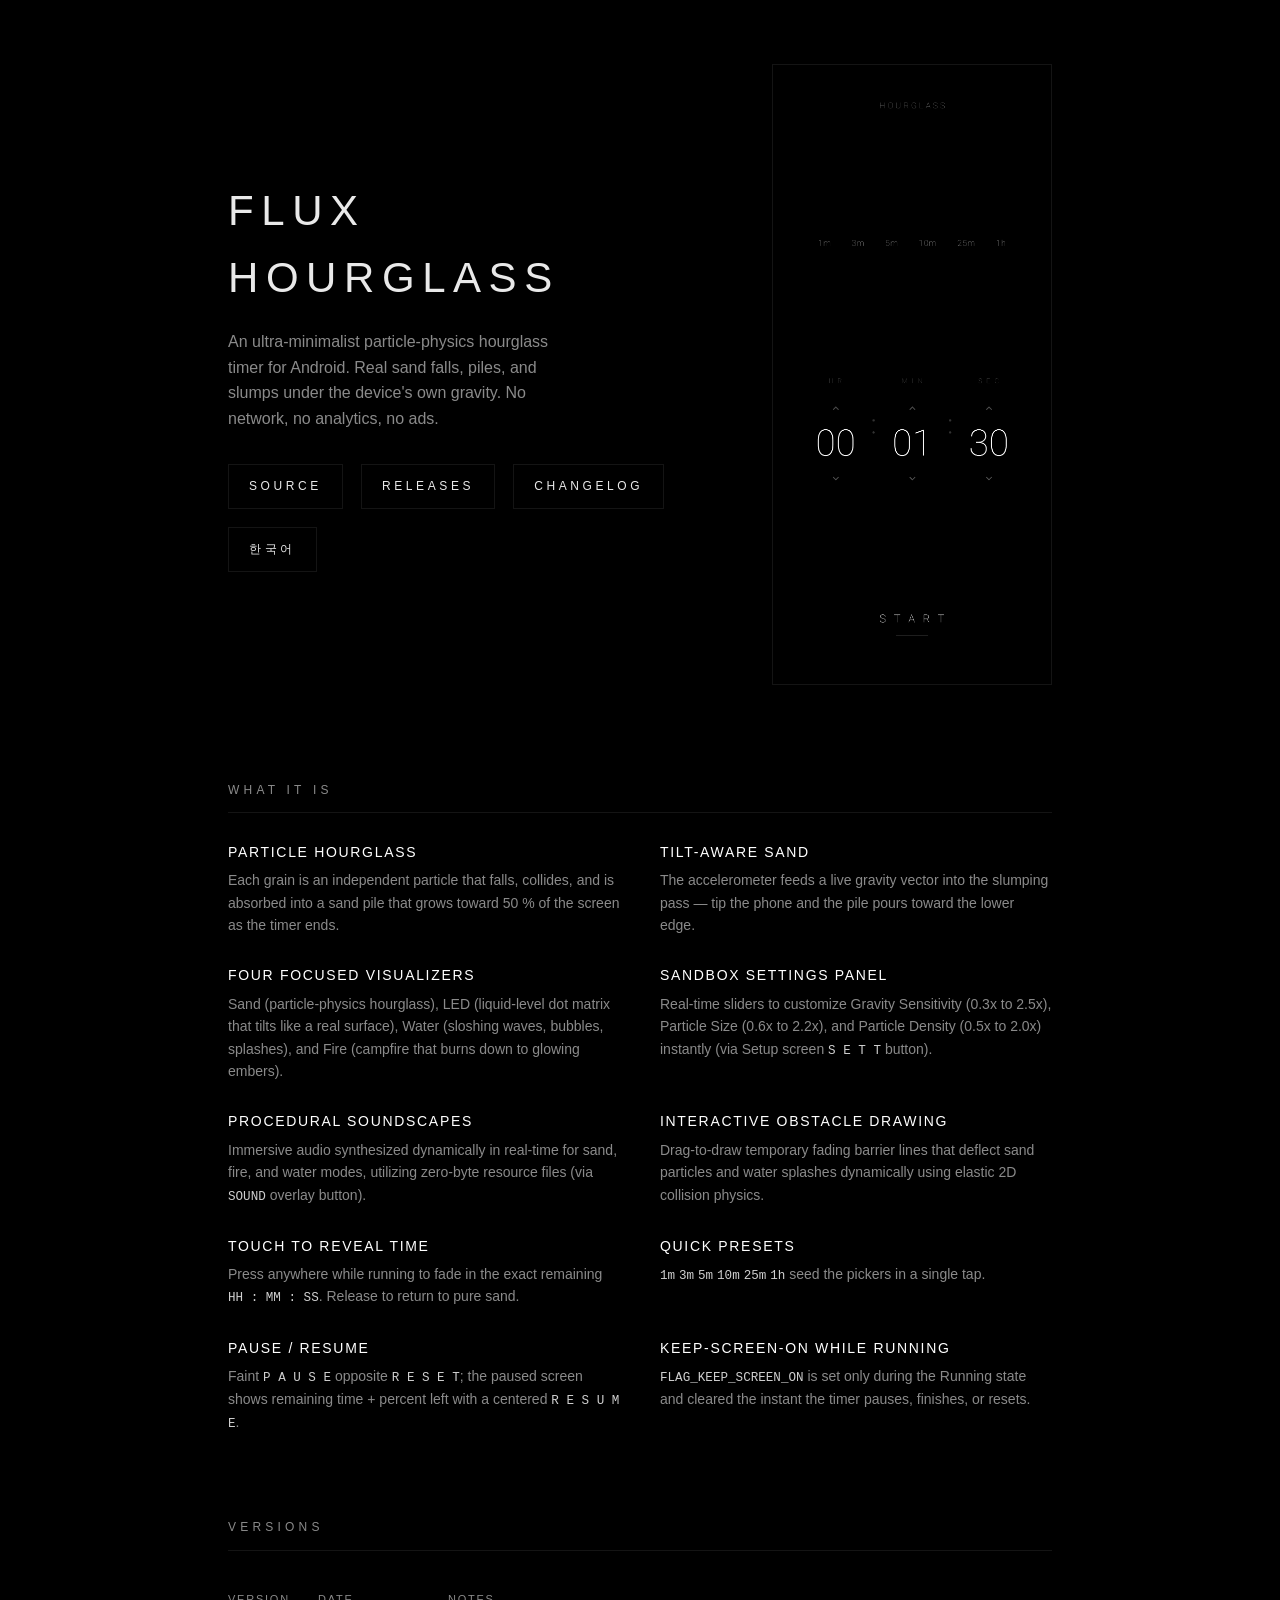
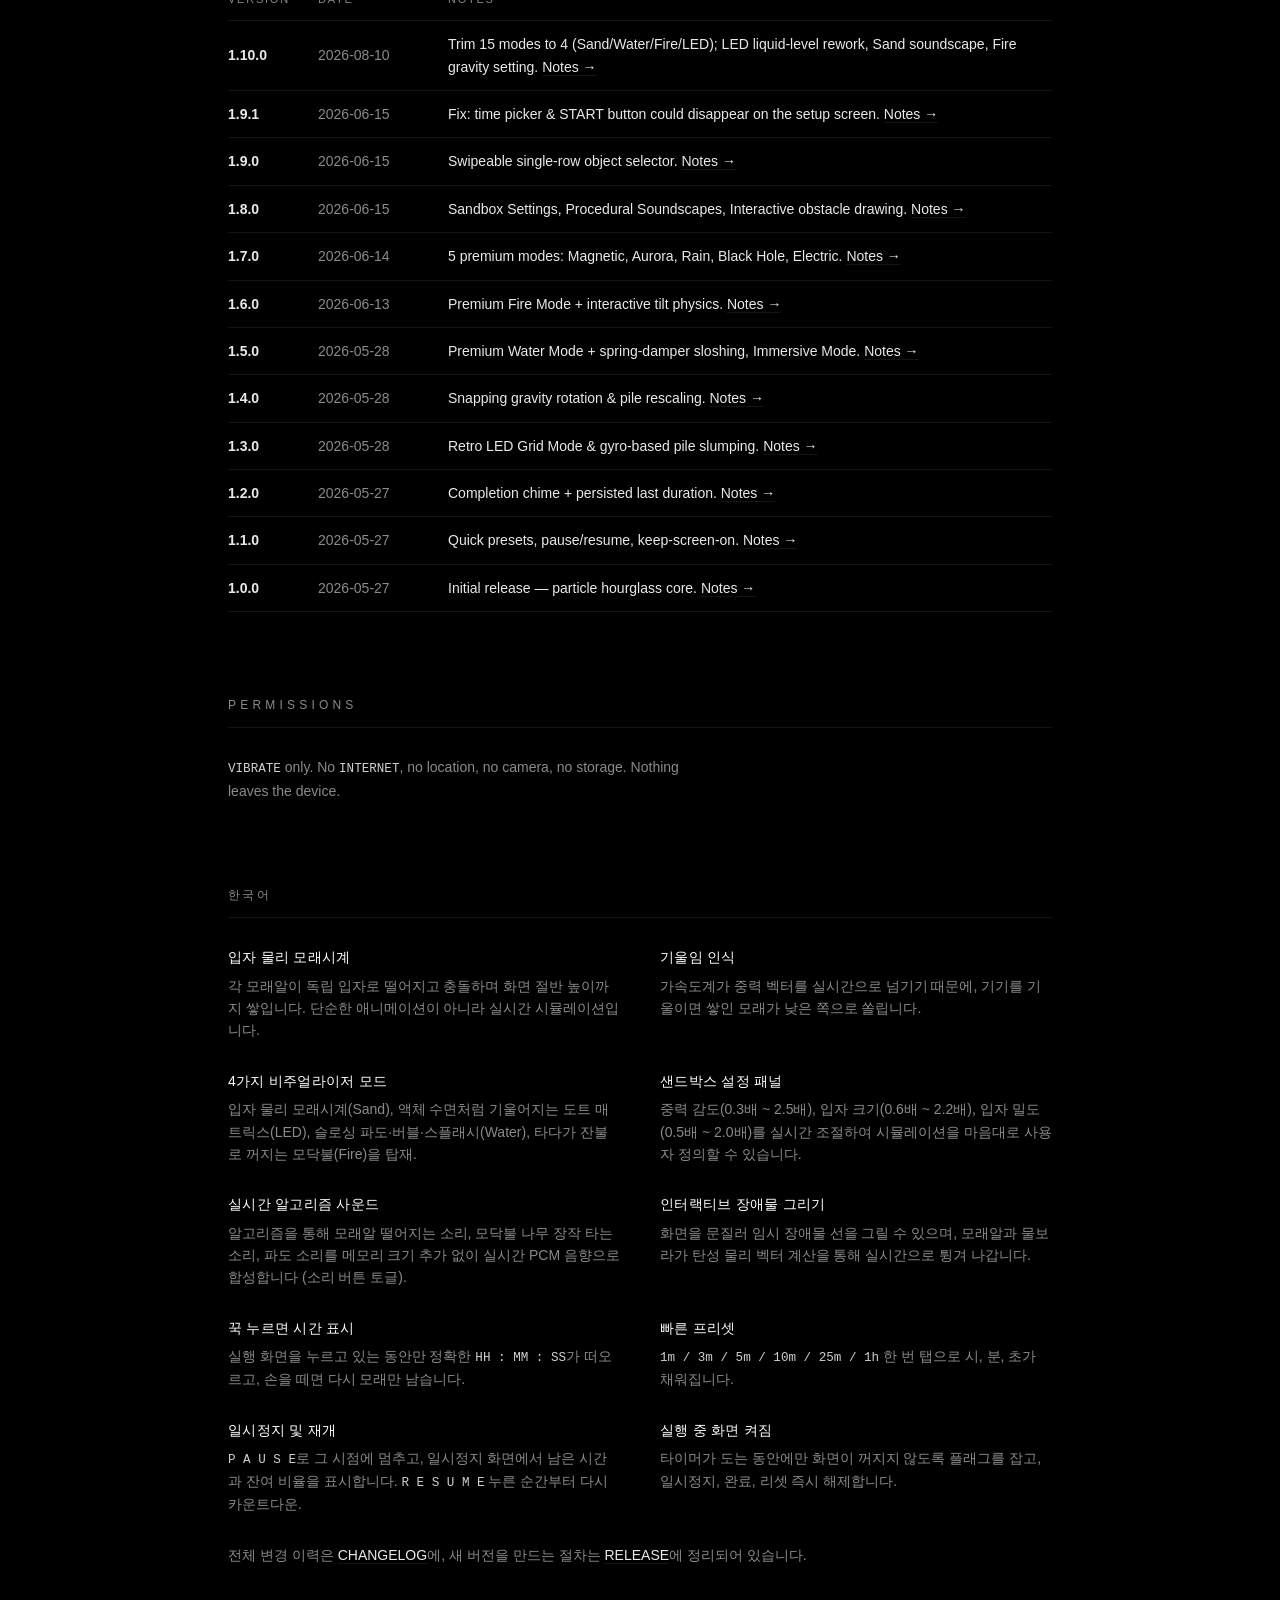
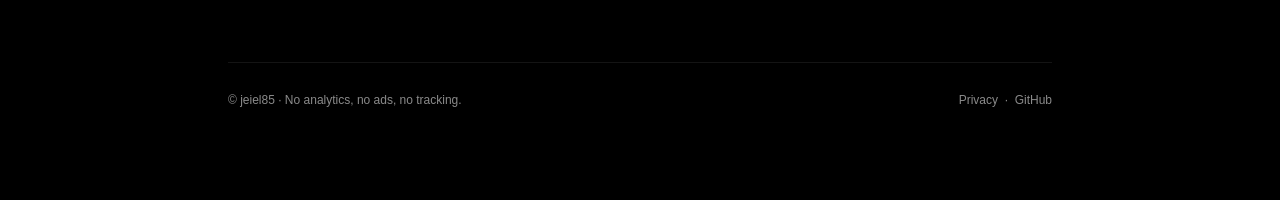
==== commit 36ca201d: "docs(landing): remove stale Rain-mode references after 4-mode trim The v1.10.0 trim (15 modes -> San" ====
--- a/docs/index.html
+++ b/docs/index.html
@@ -234,13 +234,13 @@
           <div>
             <h3>Procedural Soundscapes</h3>
             <p>
-              Immersive audio synthesized dynamically in real-time for rain, fire, and water modes, utilizing zero-byte resource files (via <code>SOUND</code> overlay button).
+              Immersive audio synthesized dynamically in real-time for sand, fire, and water modes, utilizing zero-byte resource files (via <code>SOUND</code> overlay button).
             </p>
           </div>
           <div>
             <h3>Interactive Obstacle Drawing</h3>
             <p>
-              Drag-to-draw temporary fading barrier lines that deflect sand particles, water splashes, and rain drops dynamically using elastic 2D collision physics.
+              Drag-to-draw temporary fading barrier lines that deflect sand particles and water splashes dynamically using elastic 2D collision physics.
             </p>
           </div>
           <div>
@@ -463,13 +463,13 @@
           <div>
             <h3>실시간 알고리즘 사운드</h3>
             <p>
-              알고리즘을 통해 빗소리, 모닥불 나무 장작 타는 소리, 파도 소리를 메모리 크기 추가 없이 실시간 PCM 음향으로 합성합니다 (소리 버튼 토글).
+              알고리즘을 통해 모래알 떨어지는 소리, 모닥불 나무 장작 타는 소리, 파도 소리를 메모리 크기 추가 없이 실시간 PCM 음향으로 합성합니다 (소리 버튼 토글).
             </p>
           </div>
           <div>
             <h3>인터랙티브 장애물 그리기</h3>
             <p>
-              화면을 문질러 임시 장애물 선을 그릴 수 있으며, 모래알, 물보라, 빗방울이 탄성 물리 벡터 계산을 통해 실시간으로 튕겨 나갑니다.
+              화면을 문질러 임시 장애물 선을 그릴 수 있으며, 모래알과 물보라가 탄성 물리 벡터 계산을 통해 실시간으로 튕겨 나갑니다.
             </p>
           </div>
           <div>
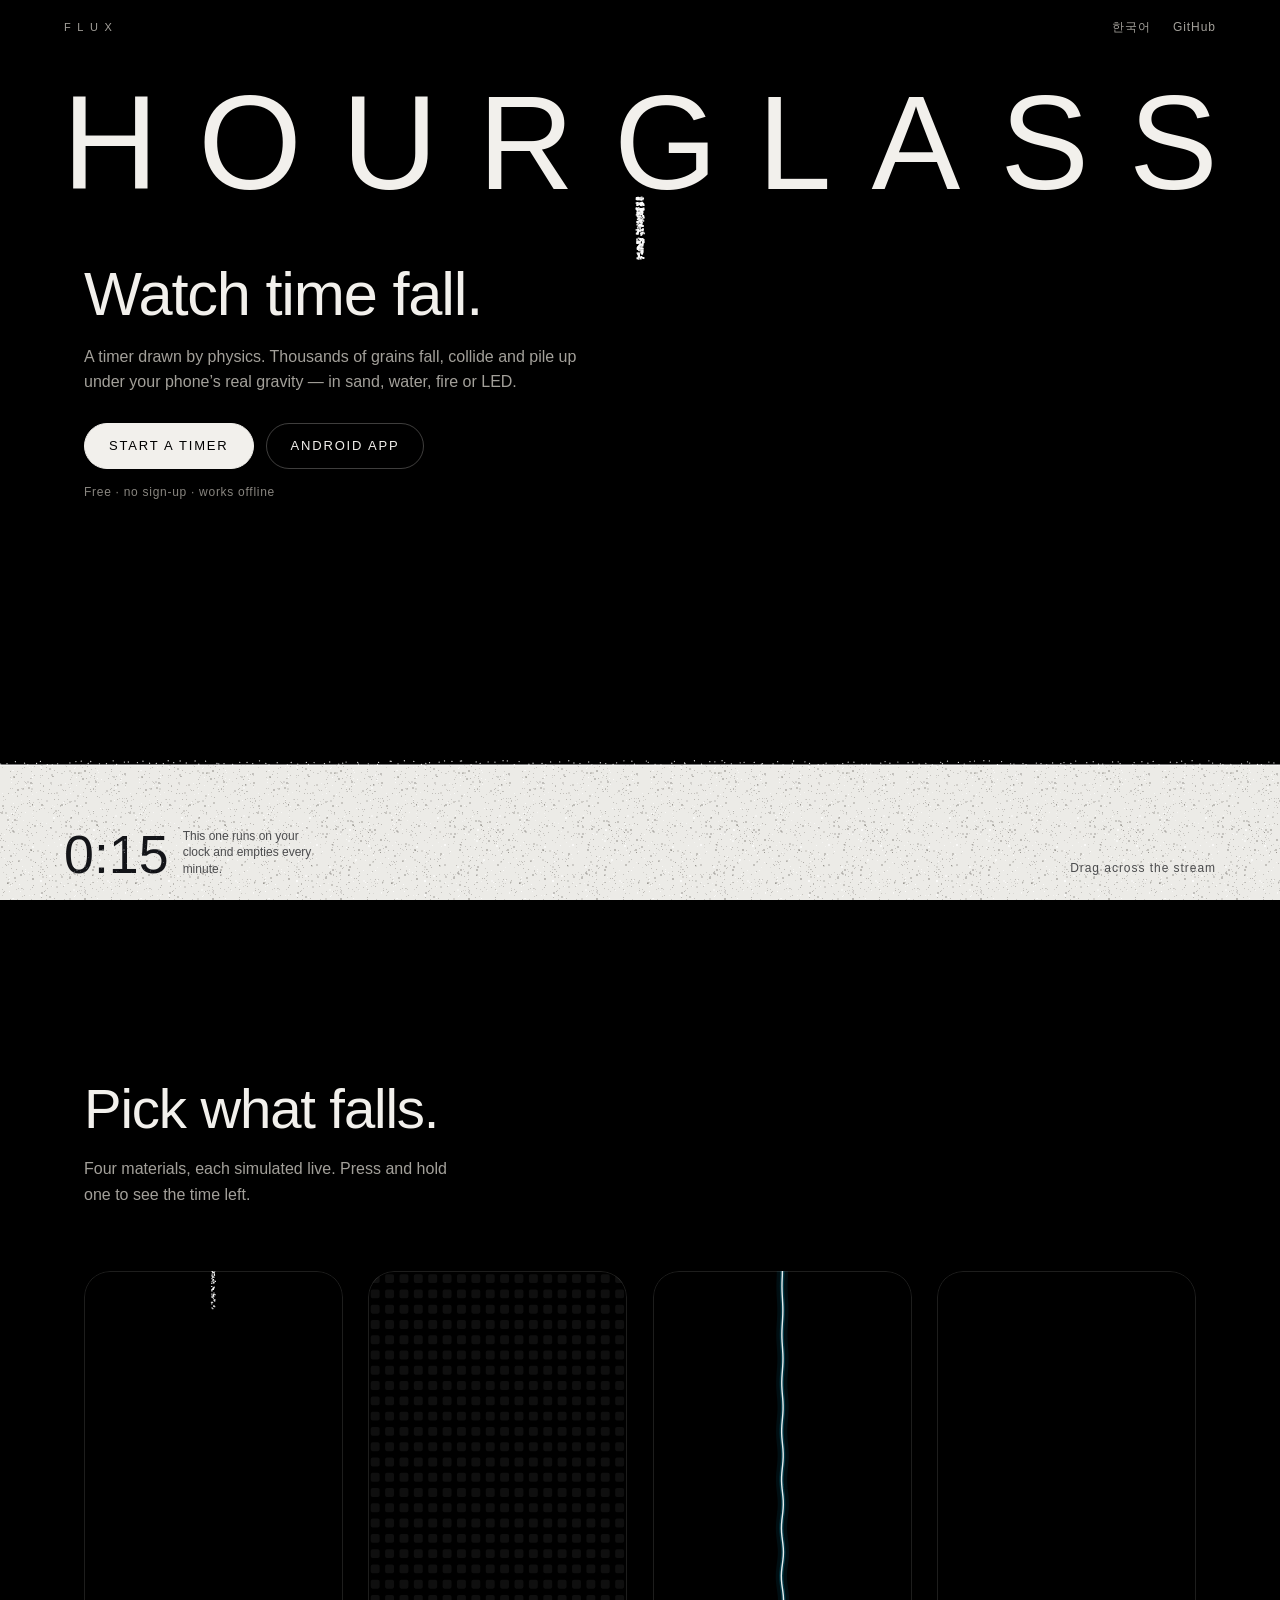
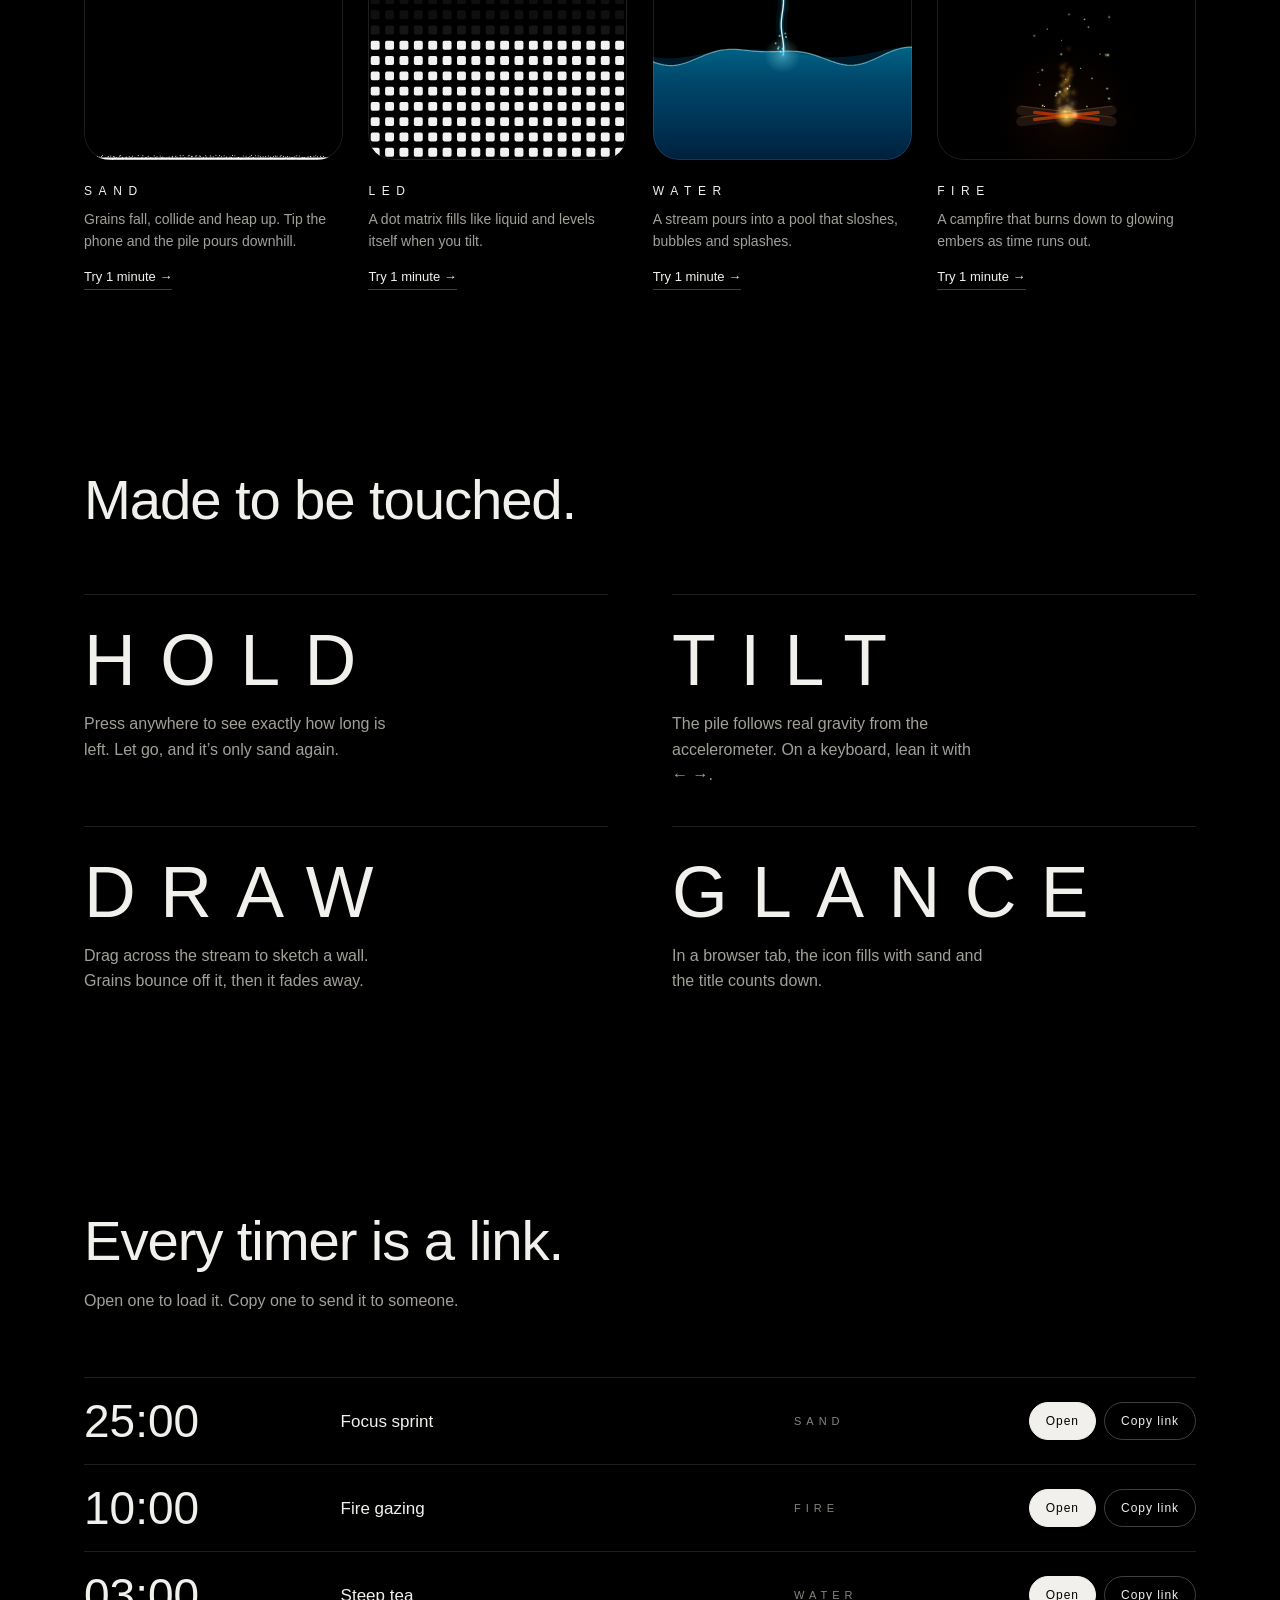
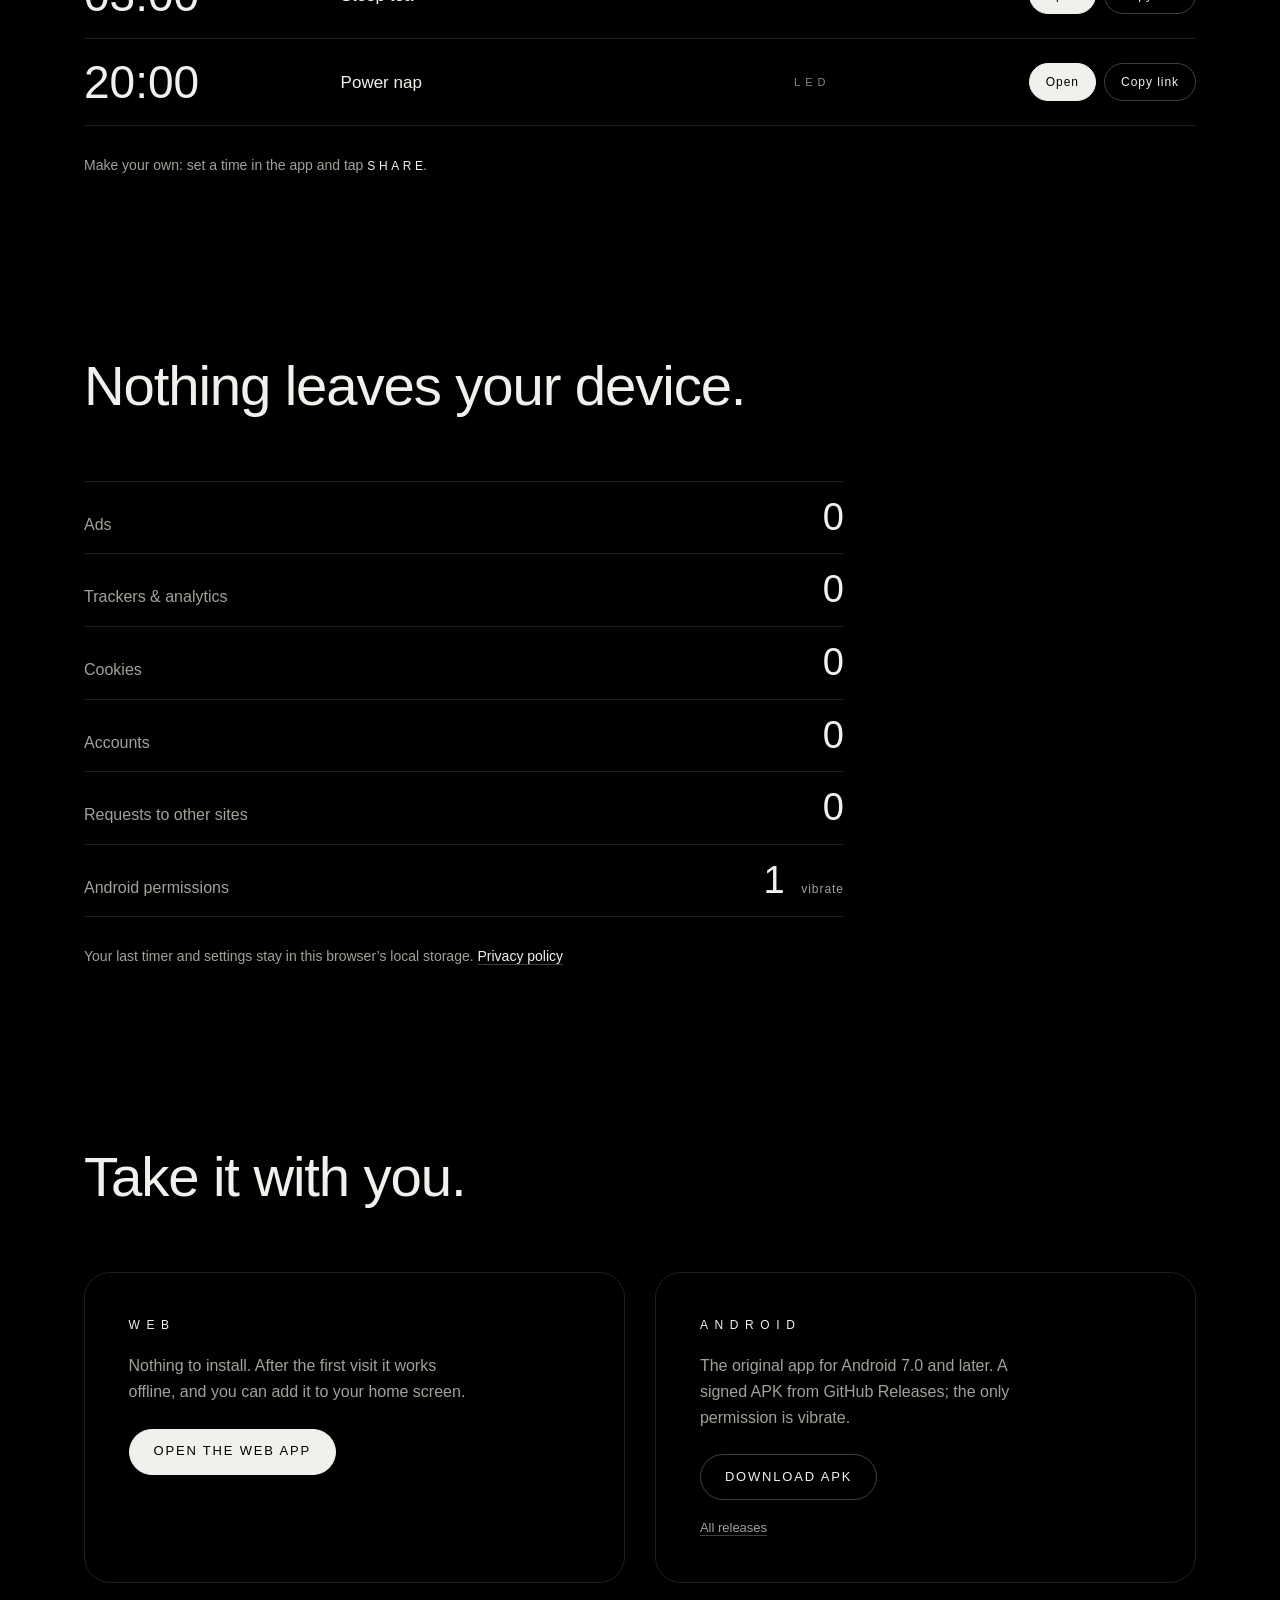
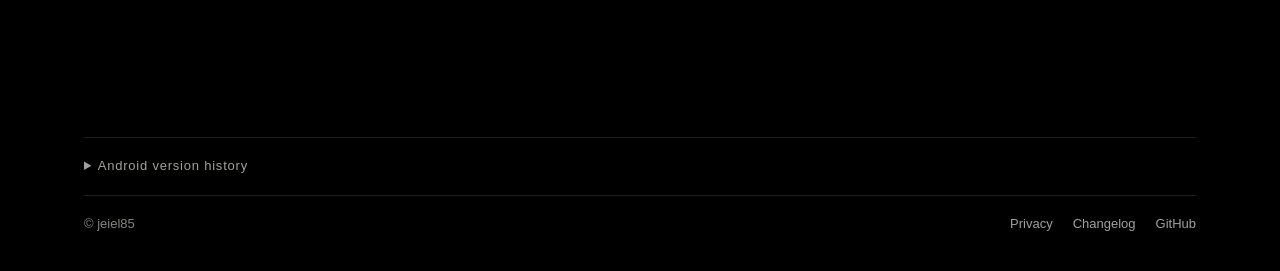
==== commit dab566fc: "feat(web): web version of the app + redesigned landing page Adds a browser version of Flux Hourglass" ====
--- a/docs/index.html
+++ b/docs/index.html
@@ -3,527 +3,324 @@
   <head>
     <meta charset="utf-8" />
     <meta name="viewport" content="width=device-width, initial-scale=1, viewport-fit=cover" />
+    <meta name="theme-color" content="#000000" />
     <meta name="color-scheme" content="dark" />
-    <meta name="theme-color" content="#000000" />
-    <title>Flux Hourglass — minimalist particle-physics timer for Android</title>
-    <meta
-      name="description"
-      content="Flux Hourglass is a minimalist Android timer with a particle-physics hourglass. Black-and-white surface, accelerometer-driven sand, no network, no analytics."
-    />
-    <meta property="og:title" content="Flux Hourglass" />
-    <meta
-      property="og:description"
-      content="A minimalist particle-physics hourglass timer for Android. Black-and-white, no network, no ads."
-    />
+    <script>
+      // Pick the language before first paint so the page never flashes the wrong one.
+      (function () {
+        var saved = null;
+        try { saved = localStorage.getItem('fh.lang'); } catch (e) {}
+        var lang = saved === 'ko' || saved === 'en'
+          ? saved
+          : (navigator.language || '').toLowerCase().indexOf('ko') === 0 ? 'ko' : 'en';
+        document.documentElement.lang = lang;
+      })();
+    </script>
+    <title>Flux Hourglass — a timer you can watch fall</title>
+    <meta name="description" content="A particle-physics hourglass timer. Thousands of grains fall, collide and pile up under real gravity. Sand, water, fire or LED — in your browser or on Android. No ads, no tracking." />
+    <link rel="canonical" href="https://jeiel85.github.io/flux-hourglass-android/" />
+    <link rel="alternate" hreflang="en" href="https://jeiel85.github.io/flux-hourglass-android/" />
+    <link rel="alternate" hreflang="ko" href="https://jeiel85.github.io/flux-hourglass-android/" />
     <meta property="og:type" content="website" />
-    <meta property="og:image" content="assets/setup.png" />
+    <meta property="og:site_name" content="Flux Hourglass" />
+    <meta property="og:title" content="Flux Hourglass — a timer you can watch fall" />
+    <meta property="og:description" content="Thousands of grains fall and pile up under real gravity. Pick sand, water, fire or LED — start a timer right in your browser." />
+    <meta property="og:image" content="https://jeiel85.github.io/flux-hourglass-android/assets/og.png" />
+    <meta property="og:image:width" content="1200" />
+    <meta property="og:image:height" content="630" />
+    <meta property="og:image:alt" content="A thin stream of white sand falling from the word HOURGLASS into a pile on a black background." />
     <meta property="og:url" content="https://jeiel85.github.io/flux-hourglass-android/" />
-    <link rel="icon" href="data:," />
-    <style>
-      :root {
-        --bg: #000;
-        --fg: #e9e9e9;
-        --muted: #8a8a8a;
-        --hair: rgba(255, 255, 255, 0.08);
-        --accent: #fff;
-      }
-      * { box-sizing: border-box; }
-      html, body {
-        margin: 0;
-        background: var(--bg);
-        color: var(--fg);
-        font-family: -apple-system, BlinkMacSystemFont, "Segoe UI", "Helvetica Neue",
-          "Inter", "Pretendard", "Noto Sans KR", sans-serif;
-        font-weight: 300;
-        -webkit-font-smoothing: antialiased;
-        text-rendering: optimizeLegibility;
-        line-height: 1.6;
-      }
-      a {
-        color: var(--fg);
-        text-decoration: none;
-        border-bottom: 1px solid var(--hair);
-        transition: border-color 0.15s ease;
-      }
-      a:hover { border-bottom-color: var(--accent); }
-      code {
-        font-family: ui-monospace, SFMono-Regular, "JetBrains Mono", Menlo, monospace;
-        font-size: 0.9em;
-        color: #cfcfcf;
-      }
-      .wrap {
-        max-width: 880px;
-        padding: 64px 28px 96px;
-        margin: 0 auto;
-      }
-      header.hero {
-        display: grid;
-        grid-template-columns: 1fr 280px;
-        gap: 56px;
-        align-items: center;
-        margin-bottom: 96px;
-      }
-      .hero h1 {
-        font-size: 42px;
-        font-weight: 200;
-        letter-spacing: 0.18em;
-        margin: 0 0 18px;
-        text-transform: uppercase;
-      }
-      .hero p.lead {
-        font-size: 16px;
-        color: var(--muted);
-        max-width: 36ch;
-        margin: 0 0 32px;
-      }
-      .hero img {
-        width: 100%;
-        max-width: 280px;
-        border: 1px solid var(--hair);
-        display: block;
-      }
-      .cta {
-        display: flex;
-        flex-wrap: wrap;
-        gap: 18px;
-        margin-top: 8px;
-      }
-      .cta a {
-        font-size: 12px;
-        letter-spacing: 0.3em;
-        text-transform: uppercase;
-        padding: 12px 20px;
-        border: 1px solid var(--hair);
-      }
-      .cta a:hover { border-color: var(--accent); }
-
-      section { margin: 0 0 84px; }
-      h2 {
-        font-size: 12px;
-        font-weight: 400;
-        letter-spacing: 0.35em;
-        text-transform: uppercase;
-        color: var(--muted);
-        border-bottom: 1px solid var(--hair);
-        padding-bottom: 12px;
-        margin: 0 0 28px;
-      }
-      .features {
-        display: grid;
-        grid-template-columns: repeat(2, minmax(0, 1fr));
-        gap: 28px 40px;
-      }
-      .features h3 {
-        font-size: 14px;
-        font-weight: 400;
-        letter-spacing: 0.12em;
-        text-transform: uppercase;
-        margin: 0 0 6px;
-        color: var(--accent);
-      }
-      .features p {
-        margin: 0;
-        color: var(--muted);
-        font-size: 14px;
-      }
-      table.versions {
-        width: 100%;
-        border-collapse: collapse;
-        font-size: 14px;
-      }
-      table.versions th,
-      table.versions td {
-        text-align: left;
-        padding: 12px 0;
-        border-bottom: 1px solid var(--hair);
-      }
-      table.versions th {
-        font-weight: 400;
-        color: var(--muted);
-        letter-spacing: 0.16em;
-        text-transform: uppercase;
-        font-size: 11px;
-      }
-      table.versions td:first-child { width: 90px; }
-      table.versions td:nth-child(2) { width: 130px; color: var(--muted); }
-
-      .kr h2,
-      .kr h3 { letter-spacing: 0.02em; }
-      .kr h2 { letter-spacing: 0.2em; }
-
-      footer {
-        margin-top: 96px;
-        padding-top: 28px;
-        border-top: 1px solid var(--hair);
-        color: var(--muted);
-        font-size: 12px;
-        display: flex;
-        flex-wrap: wrap;
-        justify-content: space-between;
-        gap: 16px;
-      }
-      footer a { color: var(--muted); border-bottom-color: transparent; }
-      footer a:hover { color: var(--fg); }
-
-      @media (max-width: 720px) {
-        .wrap { padding: 40px 22px 64px; }
-        header.hero {
-          grid-template-columns: 1fr;
-          gap: 32px;
-          margin-bottom: 72px;
-        }
-        .hero h1 { font-size: 32px; }
-        .hero img {
-          max-width: 220px;
-          margin: 0 auto;
-        }
-        .features { grid-template-columns: 1fr; }
-      }
-    </style>
+    <meta name="twitter:card" content="summary_large_image" />
+    <link rel="icon" href="assets/favicon.svg" type="image/svg+xml" />
+    <link rel="icon" href="assets/icon-32.png" type="image/png" sizes="32x32" />
+    <link rel="apple-touch-icon" href="assets/apple-touch-icon.png" />
+    <link rel="stylesheet" href="css/landing.css" />
+    <script type="module" src="js/landing.js"></script>
   </head>
   <body>
-    <div class="wrap">
-      <header class="hero">
-        <div>
-          <h1>Flux Hourglass</h1>
-          <p class="lead">
-            An ultra-minimalist particle-physics hourglass timer for Android.
-            Real sand falls, piles, and slumps under the device's own gravity.
-            No network, no analytics, no ads.
+    <a class="skip" href="#materials"><span data-l="en">Skip to content</span><span data-l="ko">본문으로 건너뛰기</span></a>
+
+    <header class="bar">
+      <a class="brand" href="./" aria-label="Flux Hourglass"><span class="sp">Flux</span></a>
+      <nav class="bar-nav">
+        <button type="button" class="lang" id="lang-toggle">
+          <span data-l="en" lang="ko">한국어</span><span data-l="ko" lang="en">English</span>
+        </button>
+        <a href="https://github.com/jeiel85/flux-hourglass-android">GitHub</a>
+      </nav>
+    </header>
+
+    <main>
+      <!-- The hero is the hourglass: the word is the upper bulb, the stream
+           is the neck, and the pile at the bottom follows your clock. -->
+      <section class="hero" id="hero" aria-labelledby="hero-title">
+        <canvas class="hero-canvas" id="hero-canvas" aria-hidden="true"></canvas>
+
+        <div class="hero-copy">
+          <h1 class="headline" id="hero-title">
+            <span data-l="en">Watch time fall.</span>
+            <span data-l="ko">시간이 떨어지는 걸 보세요.</span>
+          </h1>
+          <p class="lede" data-l="en">
+            A timer drawn by physics. Thousands of grains fall, collide and pile up under your
+            phone&rsquo;s real gravity&nbsp;&mdash; in sand, water, fire or&nbsp;LED.
+          </p>
+          <p class="lede" data-l="ko">
+            물리 엔진이 그리는 타이머. 수천 개의 모래알이 폰의 실제 중력을 따라 떨어지고,
+            부딪히고, 쌓입니다. 모래·물·불·LED 중에서 고르세요.
           </p>
           <div class="cta">
-            <a href="https://github.com/jeiel85/flux-hourglass-android">Source</a>
-            <a href="https://github.com/jeiel85/flux-hourglass-android/releases">Releases</a>
-            <a href="https://github.com/jeiel85/flux-hourglass-android/blob/main/CHANGELOG.md">Changelog</a>
-            <a href="#kr">한국어</a>
-          </div>
-        </div>
-        <img src="assets/setup.png" alt="Flux Hourglass setup screen" />
-      </header>
-
-      <section>
-        <h2>What it is</h2>
-        <div class="features">
-          <div>
-            <h3>Particle hourglass</h3>
-            <p>
-              Each grain is an independent particle that falls, collides, and is
-              absorbed into a sand pile that grows toward 50&nbsp;% of the screen
-              as the timer ends.
-            </p>
-          </div>
-          <div>
-            <h3>Tilt-aware sand</h3>
-            <p>
-              The accelerometer feeds a live gravity vector into the slumping
-              pass — tip the phone and the pile pours toward the lower edge.
-            </p>
-          </div>
-          <div>
-            <h3>Four focused visualizers</h3>
-            <p>
-              Sand (particle-physics hourglass), LED (liquid-level dot matrix that tilts like a real surface), Water (sloshing waves, bubbles, splashes), and Fire (campfire that burns down to glowing embers).
-            </p>
-          </div>
-          <div>
-            <h3>Sandbox Settings Panel</h3>
-            <p>
-              Real-time sliders to customize Gravity Sensitivity (0.3x to 2.5x), Particle Size (0.6x to 2.2x), and Particle Density (0.5x to 2.0x) instantly (via Setup screen <code>S E T T</code> button).
-            </p>
-          </div>
-          <div>
-            <h3>Procedural Soundscapes</h3>
-            <p>
-              Immersive audio synthesized dynamically in real-time for sand, fire, and water modes, utilizing zero-byte resource files (via <code>SOUND</code> overlay button).
-            </p>
-          </div>
-          <div>
-            <h3>Interactive Obstacle Drawing</h3>
-            <p>
-              Drag-to-draw temporary fading barrier lines that deflect sand particles and water splashes dynamically using elastic 2D collision physics.
-            </p>
-          </div>
-          <div>
-            <h3>Touch to reveal time</h3>
-            <p>
-              Press anywhere while running to fade in the exact remaining
-              <code>HH : MM : SS</code>. Release to return to pure sand.
-            </p>
-          </div>
-          <div>
-            <h3>Quick presets</h3>
-            <p>
-              <code>1m</code> <code>3m</code> <code>5m</code> <code>10m</code>
-              <code>25m</code> <code>1h</code> seed the pickers in a single tap.
-            </p>
-          </div>
-          <div>
-            <h3>Pause / Resume</h3>
-            <p>
-              Faint <code>P A U S E</code> opposite <code>R E S E T</code>; the
-              paused screen shows remaining time + percent left with a centered
-              <code>R E S U M E</code>.
-            </p>
-          </div>
-          <div>
-            <h3>Keep-screen-on while running</h3>
-            <p>
-              <code>FLAG_KEEP_SCREEN_ON</code> is set only during the Running
-              state and cleared the instant the timer pauses, finishes, or
-              resets.
-            </p>
-          </div>
-        </div>
-      </section>
-
-      <section>
-        <h2>Versions</h2>
-        <table class="versions">
+            <a class="btn btn-solid" href="app/">
+              <span data-l="en">Start a timer</span><span data-l="ko">타이머 시작</span>
+            </a>
+            <a class="btn" href="#get">
+              <span data-l="en">Android app</span><span data-l="ko">안드로이드 앱</span>
+            </a>
+          </div>
+          <p class="fine">
+            <span data-l="en">Free · no sign-up · works offline</span>
+            <span data-l="ko">무료 · 가입 없음 · 오프라인 동작</span>
+          </p>
+        </div>
+
+        <p class="word" id="word" aria-hidden="true"><span style="--i: 0">H</span><span style="--i: 1">O</span><span style="--i: 2">U</span><span style="--i: 3">R</span><span style="--i: 4">G</span><span style="--i: 5">L</span><span style="--i: 6">A</span><span style="--i: 7">S</span><span style="--i: 8">S</span></p>
+
+        <div class="hero-foot">
+          <p class="clock">
+            <span class="clock-num" id="hero-clock">1:00</span>
+            <span class="clock-note">
+              <span data-l="en">This one runs on your clock and empties every minute.</span>
+              <span data-l="ko">이 모래시계는 당신의 시계에 맞춰 1분마다 비워집니다.</span>
+            </span>
+          </p>
+          <p class="hero-hint" id="hero-hint">
+            <span class="hint-fine">
+              <span data-l="en">Drag across the stream</span><span data-l="ko">모래 줄기를 가로질러 그어 보세요</span>
+            </span>
+            <span class="hint-touch">
+              <span data-l="en">Tilt your phone</span><span data-l="ko">폰을 기울여 보세요</span>
+            </span>
+            <button type="button" class="tilt-btn" id="tilt-btn" hidden>
+              <span data-l="en">Enable tilt</span><span data-l="ko">기울기 켜기</span>
+            </button>
+          </p>
+        </div>
+      </section>
+
+      <section class="section materials" id="materials" aria-labelledby="materials-title">
+        <div class="section-head">
+          <h2 id="materials-title">
+            <span data-l="en">Pick what falls.</span><span data-l="ko">무엇이 떨어질지 고르세요.</span>
+          </h2>
+          <p class="sub" data-l="en">Four materials, each simulated live. Press and hold one to see the time left.</p>
+          <p class="sub" data-l="ko">네 가지 재료, 모두 실시간 시뮬레이션입니다. 길게 누르면 남은 시간이 보여요.</p>
+        </div>
+
+        <div class="cards" id="cards">
+          <article class="card" data-mode="sand" data-cycle="20">
+            <div class="screen">
+              <canvas aria-hidden="true"></canvas>
+              <div class="card-reveal" aria-hidden="true"><span class="sp">Remaining</span><b>00 : 00 : 00</b></div>
+            </div>
+            <h3 class="card-name sp">Sand</h3>
+            <p data-l="en">Grains fall, collide and heap up. Tip the phone and the pile pours downhill.</p>
+            <p data-l="ko">모래알이 떨어지고 부딪히며 쌓입니다. 폰을 기울이면 더미가 낮은 쪽으로 흘러내려요.</p>
+            <a class="card-link" href="app/?t=1m&amp;m=sand"><span data-l="en">Try 1 minute</span><span data-l="ko">1분 체험</span> <span aria-hidden="true">→</span></a>
+          </article>
+          <article class="card" data-mode="led" data-cycle="14">
+            <div class="screen">
+              <canvas aria-hidden="true"></canvas>
+              <div class="card-reveal" aria-hidden="true"><span class="sp">Remaining</span><b>00 : 00 : 00</b></div>
+            </div>
+            <h3 class="card-name sp">LED</h3>
+            <p data-l="en">A dot matrix fills like liquid and levels itself when you tilt.</p>
+            <p data-l="ko">도트 매트릭스가 액체처럼 차오르고, 기울이면 스스로 수평을 맞춥니다.</p>
+            <a class="card-link" href="app/?t=1m&amp;m=led"><span data-l="en">Try 1 minute</span><span data-l="ko">1분 체험</span> <span aria-hidden="true">→</span></a>
+          </article>
+          <article class="card" data-mode="water" data-cycle="18">
+            <div class="screen">
+              <canvas aria-hidden="true"></canvas>
+              <div class="card-reveal" aria-hidden="true"><span class="sp">Remaining</span><b>00 : 00 : 00</b></div>
+            </div>
+            <h3 class="card-name sp">Water</h3>
+            <p data-l="en">A stream pours into a pool that sloshes, bubbles and splashes.</p>
+            <p data-l="ko">물줄기가 쏟아지고, 수면이 출렁이며 거품과 물보라가 일어요.</p>
+            <a class="card-link" href="app/?t=1m&amp;m=water"><span data-l="en">Try 1 minute</span><span data-l="ko">1분 체험</span> <span aria-hidden="true">→</span></a>
+          </article>
+          <article class="card" data-mode="fire" data-cycle="24">
+            <div class="screen">
+              <canvas aria-hidden="true"></canvas>
+              <div class="card-reveal" aria-hidden="true"><span class="sp">Remaining</span><b>00 : 00 : 00</b></div>
+            </div>
+            <h3 class="card-name sp">Fire</h3>
+            <p data-l="en">A campfire that burns down to glowing embers as time runs out.</p>
+            <p data-l="ko">시간이 흐를수록 모닥불이 사그라들어 잔불만 남습니다.</p>
+            <a class="card-link" href="app/?t=1m&amp;m=fire"><span data-l="en">Try 1 minute</span><span data-l="ko">1분 체험</span> <span aria-hidden="true">→</span></a>
+          </article>
+        </div>
+      </section>
+
+      <section class="section gestures" aria-labelledby="gestures-title">
+        <div class="section-head">
+          <h2 id="gestures-title">
+            <span data-l="en">Made to be touched.</span><span data-l="ko">만지면 반응합니다.</span>
+          </h2>
+        </div>
+        <dl class="verbs">
+          <div class="verb">
+            <dt class="sp">Hold</dt>
+            <dd data-l="en">Press anywhere to see exactly how long is left. Let go, and it&rsquo;s only sand again.</dd>
+            <dd data-l="ko">화면을 누르고 있으면 정확한 남은 시간이 떠오릅니다. 손을 떼면 다시 모래만 남아요.</dd>
+          </div>
+          <div class="verb">
+            <dt class="sp">Tilt</dt>
+            <dd data-l="en">The pile follows real gravity from the accelerometer. On a keyboard, lean it with <span class="nowrap">← →</span>.</dd>
+            <dd data-l="ko">가속도 센서의 실제 중력을 따라 더미가 쏠립니다. 키보드에서는 <span class="nowrap">← →</span> 로 기울여요.</dd>
+          </div>
+          <div class="verb">
+            <dt class="sp">Draw</dt>
+            <dd data-l="en">Drag across the stream to sketch a wall. Grains bounce off it, then it fades away.</dd>
+            <dd data-l="ko">줄기를 가로질러 그으면 벽이 생깁니다. 모래알이 튕겨 나가고, 벽은 서서히 사라져요.</dd>
+          </div>
+          <div class="verb">
+            <dt class="sp">Glance</dt>
+            <dd data-l="en">In a browser tab, the icon fills with sand and the title counts down.</dd>
+            <dd data-l="ko">브라우저 탭에서는 아이콘에 모래가 차오르고, 탭 제목이 카운트다운합니다.</dd>
+          </div>
+        </dl>
+      </section>
+
+      <section class="section links" aria-labelledby="links-title">
+        <div class="section-head">
+          <h2 id="links-title">
+            <span data-l="en">Every timer is a link.</span><span data-l="ko">모든 타이머는 링크입니다.</span>
+          </h2>
+          <p class="sub" data-l="en">Open one to load it. Copy one to send it to someone.</p>
+          <p class="sub" data-l="ko">열면 바로 세팅되고, 복사하면 그대로 보낼 수 있어요.</p>
+        </div>
+        <ul class="board" id="board">
+          <li class="row" data-t="25m" data-m="sand">
+            <span class="row-time">25:00</span>
+            <span class="row-name"><span data-l="en">Focus sprint</span><span data-l="ko">집중 25분</span></span>
+            <span class="row-mat sp">Sand</span>
+            <span class="row-actions">
+              <a class="row-open" href="app/?t=25m&amp;m=sand"><span data-l="en">Open</span><span data-l="ko">열기</span></a>
+              <button type="button" class="row-copy"><span data-l="en">Copy link</span><span data-l="ko">링크 복사</span></button>
+            </span>
+          </li>
+          <li class="row" data-t="10m" data-m="fire">
+            <span class="row-time">10:00</span>
+            <span class="row-name"><span data-l="en">Fire gazing</span><span data-l="ko">불멍</span></span>
+            <span class="row-mat sp">Fire</span>
+            <span class="row-actions">
+              <a class="row-open" href="app/?t=10m&amp;m=fire"><span data-l="en">Open</span><span data-l="ko">열기</span></a>
+              <button type="button" class="row-copy"><span data-l="en">Copy link</span><span data-l="ko">링크 복사</span></button>
+            </span>
+          </li>
+          <li class="row" data-t="3m" data-m="water">
+            <span class="row-time">03:00</span>
+            <span class="row-name"><span data-l="en">Steep tea</span><span data-l="ko">차 우리기</span></span>
+            <span class="row-mat sp">Water</span>
+            <span class="row-actions">
+              <a class="row-open" href="app/?t=3m&amp;m=water"><span data-l="en">Open</span><span data-l="ko">열기</span></a>
+              <button type="button" class="row-copy"><span data-l="en">Copy link</span><span data-l="ko">링크 복사</span></button>
+            </span>
+          </li>
+          <li class="row" data-t="20m" data-m="led">
+            <span class="row-time">20:00</span>
+            <span class="row-name"><span data-l="en">Power nap</span><span data-l="ko">짧은 낮잠</span></span>
+            <span class="row-mat sp">LED</span>
+            <span class="row-actions">
+              <a class="row-open" href="app/?t=20m&amp;m=led"><span data-l="en">Open</span><span data-l="ko">열기</span></a>
+              <button type="button" class="row-copy"><span data-l="en">Copy link</span><span data-l="ko">링크 복사</span></button>
+            </span>
+          </li>
+        </ul>
+        <p class="note" data-l="en">Make your own: set a time in the app and tap <span class="sp">Share</span>.</p>
+        <p class="note" data-l="ko">직접 만들기: 앱에서 시간을 맞추고 <span class="sp">Share</span>를 누르세요.</p>
+      </section>
+
+      <section class="section privacy" aria-labelledby="privacy-title">
+        <div class="section-head">
+          <h2 id="privacy-title">
+            <span data-l="en">Nothing leaves your device.</span><span data-l="ko">아무것도 기기 밖으로 나가지 않습니다.</span>
+          </h2>
+        </div>
+        <dl class="ledger">
+          <div><dt><span data-l="en">Ads</span><span data-l="ko">광고</span></dt><dd>0</dd></div>
+          <div><dt><span data-l="en">Trackers &amp; analytics</span><span data-l="ko">추적·분석 도구</span></dt><dd>0</dd></div>
+          <div><dt><span data-l="en">Cookies</span><span data-l="ko">쿠키</span></dt><dd>0</dd></div>
+          <div><dt><span data-l="en">Accounts</span><span data-l="ko">계정</span></dt><dd>0</dd></div>
+          <div><dt><span data-l="en">Requests to other sites</span><span data-l="ko">다른 사이트로 보내는 요청</span></dt><dd>0</dd></div>
+          <div><dt><span data-l="en">Android permissions</span><span data-l="ko">안드로이드 권한</span></dt><dd>1 <small><span data-l="en">vibrate</span><span data-l="ko">진동</span></small></dd></div>
+        </dl>
+        <p class="note" data-l="en">
+          Your last timer and settings stay in this browser&rsquo;s local storage.
+          <a href="privacy.html">Privacy policy</a>
+        </p>
+        <p class="note" data-l="ko">
+          마지막 타이머와 설정은 이 브라우저의 로컬 저장소에만 남습니다.
+          <a href="privacy.html#kr">개인정보처리방침</a>
+        </p>
+      </section>
+
+      <section class="section get" id="get" aria-labelledby="get-title">
+        <div class="section-head">
+          <h2 id="get-title"><span data-l="en">Take it with you.</span><span data-l="ko">어디서든 쓰세요.</span></h2>
+        </div>
+        <div class="get-grid">
+          <div class="get-card">
+            <h3 class="sp">Web</h3>
+            <p data-l="en">Nothing to install. After the first visit it works offline, and you can add it to your home screen.</p>
+            <p data-l="ko">설치할 것 없이 바로. 한 번 열면 오프라인에서도 되고, 홈 화면에 추가할 수 있어요.</p>
+            <a class="btn btn-solid" href="app/"><span data-l="en">Open the web app</span><span data-l="ko">웹 앱 열기</span></a>
+          </div>
+          <div class="get-card">
+            <h3 class="sp">Android</h3>
+            <p data-l="en">The original app for Android 7.0 and later. A signed APK from GitHub Releases; the only permission is vibrate.</p>
+            <p data-l="ko">원조 안드로이드 앱. 안드로이드 7.0 이상, GitHub 릴리스의 서명된 APK이며 권한은 진동 하나뿐입니다.</p>
+            <a class="btn" href="https://github.com/jeiel85/flux-hourglass-android/releases/latest/download/app-release.apk">
+              <span data-l="en">Download APK</span><span data-l="ko">APK 다운로드</span>
+            </a>
+            <a class="quiet" href="https://github.com/jeiel85/flux-hourglass-android/releases"><span data-l="en">All releases</span><span data-l="ko">전체 릴리스</span></a>
+          </div>
+        </div>
+      </section>
+    </main>
+
+    <footer class="foot">
+      <details class="versions">
+        <summary><span data-l="en">Android version history</span><span data-l="ko">안드로이드 버전 기록</span></summary>
+        <table>
           <thead>
-            <tr>
-              <th>Version</th>
-              <th>Date</th>
-              <th>Notes</th>
-            </tr>
+            <tr><th scope="col">Version</th><th scope="col">Date</th><th scope="col">Notes</th></tr>
           </thead>
           <tbody>
-            <tr>
-              <td><strong>1.10.0</strong></td>
-              <td>2026-08-10</td>
-              <td>
-                Trim 15 modes to 4 (Sand/Water/Fire/LED); LED liquid-level rework, Sand soundscape, Fire gravity setting.
-                <a
-                  href="https://github.com/jeiel85/flux-hourglass-android/blob/main/docs/releases/v1.10.0.md"
-                  >Notes&nbsp;→</a
-                >
-              </td>
-            </tr>
-            <tr>
-              <td><strong>1.9.1</strong></td>
-              <td>2026-06-15</td>
-              <td>
-                Fix: time picker &amp; START button could disappear on the setup screen.
-                <a
-                  href="https://github.com/jeiel85/flux-hourglass-android/blob/main/docs/releases/v1.9.1.md"
-                  >Notes&nbsp;→</a
-                >
-              </td>
-            </tr>
-            <tr>
-              <td><strong>1.9.0</strong></td>
-              <td>2026-06-15</td>
-              <td>
-                Swipeable single-row object selector.
-                <a
-                  href="https://github.com/jeiel85/flux-hourglass-android/blob/main/docs/releases/v1.9.0.md"
-                  >Notes&nbsp;→</a
-                >
-              </td>
-            </tr>
-            <tr>
-              <td><strong>1.8.0</strong></td>
-              <td>2026-06-15</td>
-              <td>
-                Sandbox Settings, Procedural Soundscapes, Interactive obstacle drawing.
-                <a
-                  href="https://github.com/jeiel85/flux-hourglass-android/blob/main/docs/releases/v1.8.0.md"
-                  >Notes&nbsp;→</a
-                >
-              </td>
-            </tr>
-            <tr>
-              <td><strong>1.7.0</strong></td>
-              <td>2026-06-14</td>
-              <td>
-                5 premium modes: Magnetic, Aurora, Rain, Black Hole, Electric.
-                <a
-                  href="https://github.com/jeiel85/flux-hourglass-android/blob/main/docs/releases/v1.7.0.md"
-                  >Notes&nbsp;→</a
-                >
-              </td>
-            </tr>
-            <tr>
-              <td><strong>1.6.0</strong></td>
-              <td>2026-06-13</td>
-              <td>
-                Premium Fire Mode + interactive tilt physics.
-                <a
-                  href="https://github.com/jeiel85/flux-hourglass-android/blob/main/docs/releases/v1.6.0.md"
-                  >Notes&nbsp;→</a
-                >
-              </td>
-            </tr>
-            <tr>
-              <td><strong>1.5.0</strong></td>
-              <td>2026-05-28</td>
-              <td>
-                Premium Water Mode + spring-damper sloshing, Immersive Mode.
-                <a
-                  href="https://github.com/jeiel85/flux-hourglass-android/blob/main/docs/releases/v1.5.0.md"
-                  >Notes&nbsp;→</a
-                >
-              </td>
-            </tr>
-            <tr>
-              <td><strong>1.4.0</strong></td>
-              <td>2026-05-28</td>
-              <td>
-                Snapping gravity rotation & pile rescaling.
-                <a
-                  href="https://github.com/jeiel85/flux-hourglass-android/blob/main/docs/releases/v1.4.0.md"
-                  >Notes&nbsp;→</a
-                >
-              </td>
-            </tr>
-            <tr>
-              <td><strong>1.3.0</strong></td>
-              <td>2026-05-28</td>
-              <td>
-                Retro LED Grid Mode & gyro-based pile slumping.
-                <a
-                  href="https://github.com/jeiel85/flux-hourglass-android/blob/main/docs/releases/v1.3.0.md"
-                  >Notes&nbsp;→</a
-                >
-              </td>
-            </tr>
-            <tr>
-              <td><strong>1.2.0</strong></td>
-              <td>2026-05-27</td>
-              <td>
-                Completion chime + persisted last duration.
-                <a
-                  href="https://github.com/jeiel85/flux-hourglass-android/blob/main/docs/releases/v1.2.0.md"
-                  >Notes&nbsp;→</a
-                >
-              </td>
-            </tr>
-            <tr>
-              <td><strong>1.1.0</strong></td>
-              <td>2026-05-27</td>
-              <td>
-                Quick presets, pause/resume, keep-screen-on.
-                <a
-                  href="https://github.com/jeiel85/flux-hourglass-android/blob/main/docs/releases/v1.1.0.md"
-                  >Notes&nbsp;→</a
-                >
-              </td>
-            </tr>
-            <tr>
-              <td><strong>1.0.0</strong></td>
-              <td>2026-05-27</td>
-              <td>
-                Initial release — particle hourglass core.
-                <a
-                  href="https://github.com/jeiel85/flux-hourglass-android/blob/main/docs/releases/v1.0.0.md"
-                  >Notes&nbsp;→</a
-                >
-              </td>
-            </tr>
+            <tr><td><a href="https://github.com/jeiel85/flux-hourglass-android/blob/main/docs/releases/v1.10.0.md">1.10.0</a></td><td>2026-08-10</td><td>Trim 15 modes to 4 (Sand/Water/Fire/LED); LED liquid-level rework, Sand soundscape, Fire gravity setting.</td></tr>
+            <tr><td><a href="https://github.com/jeiel85/flux-hourglass-android/blob/main/docs/releases/v1.9.1.md">1.9.1</a></td><td>2026-06-15</td><td>Fix: time picker &amp; START button could disappear on the setup screen.</td></tr>
+            <tr><td><a href="https://github.com/jeiel85/flux-hourglass-android/blob/main/docs/releases/v1.9.0.md">1.9.0</a></td><td>2026-06-15</td><td>Swipeable single-row object selector.</td></tr>
+            <tr><td><a href="https://github.com/jeiel85/flux-hourglass-android/blob/main/docs/releases/v1.8.0.md">1.8.0</a></td><td>2026-06-15</td><td>Sandbox Settings, Procedural Soundscapes, Interactive obstacle drawing.</td></tr>
+            <tr><td><a href="https://github.com/jeiel85/flux-hourglass-android/blob/main/docs/releases/v1.7.0.md">1.7.0</a></td><td>2026-06-14</td><td>5 premium modes: Magnetic, Aurora, Rain, Black Hole, Electric.</td></tr>
+            <tr><td><a href="https://github.com/jeiel85/flux-hourglass-android/blob/main/docs/releases/v1.6.0.md">1.6.0</a></td><td>2026-06-13</td><td>Premium Fire Mode + interactive tilt physics.</td></tr>
+            <tr><td><a href="https://github.com/jeiel85/flux-hourglass-android/blob/main/docs/releases/v1.5.0.md">1.5.0</a></td><td>2026-05-28</td><td>Premium Water Mode + spring-damper sloshing, Immersive Mode.</td></tr>
+            <tr><td><a href="https://github.com/jeiel85/flux-hourglass-android/blob/main/docs/releases/v1.4.0.md">1.4.0</a></td><td>2026-05-28</td><td>Snapping gravity rotation &amp; pile rescaling.</td></tr>
+            <tr><td><a href="https://github.com/jeiel85/flux-hourglass-android/blob/main/docs/releases/v1.3.0.md">1.3.0</a></td><td>2026-05-28</td><td>Retro LED Grid Mode &amp; gyro-based pile slumping.</td></tr>
+            <tr><td><a href="https://github.com/jeiel85/flux-hourglass-android/blob/main/docs/releases/v1.2.0.md">1.2.0</a></td><td>2026-05-27</td><td>Completion chime + persisted last duration.</td></tr>
+            <tr><td><a href="https://github.com/jeiel85/flux-hourglass-android/blob/main/docs/releases/v1.1.0.md">1.1.0</a></td><td>2026-05-27</td><td>Quick presets, pause/resume, keep-screen-on.</td></tr>
+            <tr><td><a href="https://github.com/jeiel85/flux-hourglass-android/blob/main/docs/releases/v1.0.0.md">1.0.0</a></td><td>2026-05-27</td><td>Initial release — particle hourglass core.</td></tr>
           </tbody>
         </table>
-      </section>
-
-      <section>
-        <h2>Permissions</h2>
-        <p style="color: var(--muted); font-size: 14px; max-width: 60ch;">
-          <code>VIBRATE</code> only. No <code>INTERNET</code>, no location,
-          no camera, no storage. Nothing leaves the device.
-        </p>
-      </section>
-
-      <section id="kr" class="kr">
-        <h2>한국어</h2>
-        <div class="features">
-          <div>
-            <h3>입자 물리 모래시계</h3>
-            <p>
-              각 모래알이 독립 입자로 떨어지고 충돌하며 화면 절반 높이까지
-              쌓입니다. 단순한 애니메이션이 아니라 실시간 시뮬레이션입니다.
-            </p>
-          </div>
-          <div>
-            <h3>기울임 인식</h3>
-            <p>
-              가속도계가 중력 벡터를 실시간으로 넘기기 때문에, 기기를 기울이면
-              쌓인 모래가 낮은 쪽으로 쏠립니다.
-            </p>
-          </div>
-          <div>
-            <h3>4가지 비주얼라이저 모드</h3>
-            <p>
-              입자 물리 모래시계(Sand), 액체 수면처럼 기울어지는 도트 매트릭스(LED), 슬로싱 파도·버블·스플래시(Water), 타다가 잔불로 꺼지는 모닥불(Fire)을 탑재.
-            </p>
-          </div>
-          <div>
-            <h3>샌드박스 설정 패널</h3>
-            <p>
-              중력 감도(0.3배 ~ 2.5배), 입자 크기(0.6배 ~ 2.2배), 입자 밀도(0.5배 ~ 2.0배)를 실시간 조절하여 시뮬레이션을 마음대로 사용자 정의할 수 있습니다.
-            </p>
-          </div>
-          <div>
-            <h3>실시간 알고리즘 사운드</h3>
-            <p>
-              알고리즘을 통해 모래알 떨어지는 소리, 모닥불 나무 장작 타는 소리, 파도 소리를 메모리 크기 추가 없이 실시간 PCM 음향으로 합성합니다 (소리 버튼 토글).
-            </p>
-          </div>
-          <div>
-            <h3>인터랙티브 장애물 그리기</h3>
-            <p>
-              화면을 문질러 임시 장애물 선을 그릴 수 있으며, 모래알과 물보라가 탄성 물리 벡터 계산을 통해 실시간으로 튕겨 나갑니다.
-            </p>
-          </div>
-          <div>
-            <h3>꾹 누르면 시간 표시</h3>
-            <p>
-              실행 화면을 누르고 있는 동안만 정확한
-              <code>HH : MM : SS</code>가 떠오르고, 손을 떼면 다시
-              모래만 남습니다.
-            </p>
-          </div>
-          <div>
-            <h3>빠른 프리셋</h3>
-            <p>
-              <code>1m / 3m / 5m / 10m / 25m / 1h</code> 한 번 탭으로
-              시, 분, 초가 채워집니다.
-            </p>
-          </div>
-          <div>
-            <h3>일시정지 및 재개</h3>
-            <p>
-              <code>P A U S E</code>로 그 시점에 멈추고, 일시정지 화면에서
-              남은 시간과 잔여 비율을 표시합니다. <code>R E S U M E</code>
-              누른 순간부터 다시 카운트다운.
-            </p>
-          </div>
-          <div>
-            <h3>실행 중 화면 켜짐</h3>
-            <p>
-              타이머가 도는 동안에만 화면이 꺼지지 않도록 플래그를 잡고,
-              일시정지, 완료, 리셋 즉시 해제합니다.
-            </p>
-          </div>
-        </div>
-        <p style="color: var(--muted); font-size: 14px; margin-top: 28px;">
-          전체 변경 이력은
-          <a
-            href="https://github.com/jeiel85/flux-hourglass-android/blob/main/CHANGELOG.md"
-            >CHANGELOG</a
-          >에, 새 버전을 만드는 절차는
-          <a
-            href="https://github.com/jeiel85/flux-hourglass-android/blob/main/RELEASE.md"
-            >RELEASE</a
-          >에 정리되어 있습니다.
-        </p>
-      </section>
-
-      <footer>
-        <span>© jeiel85 · No analytics, no ads, no tracking.</span>
-        <span>
-          <a href="privacy.html">Privacy</a>
-          &nbsp;·&nbsp;
+      </details>
+      <div class="foot-row">
+        <span>© jeiel85</span>
+        <span class="foot-links">
+          <a href="privacy.html"><span data-l="en">Privacy</span><span data-l="ko">개인정보처리방침</span></a>
+          <a href="https://github.com/jeiel85/flux-hourglass-android/blob/main/CHANGELOG.md">Changelog</a>
           <a href="https://github.com/jeiel85/flux-hourglass-android">GitHub</a>
         </span>
-      </footer>
-    </div>
+      </div>
+    </footer>
+
+    <div class="toast" id="toast" role="status" aria-live="polite"></div>
   </body>
 </html>
--- a/docs/css/landing.css
+++ b/docs/css/landing.css
@@ -0,0 +1,857 @@
+/* Flux Hourglass — landing page.
+   The page borrows the app's whole vocabulary: pure black, hairline type,
+   letter-spaced capitals. The chrome stays grayscale; colour only appears
+   inside the live materials (water, fire). */
+
+:root {
+  --void: #000;
+  --grain: #f2f0ec;
+  --ash: #a3a09a;
+  --dust: #88857f;
+  --hair: rgba(242, 240, 236, 0.12);
+  --hair-2: rgba(242, 240, 236, 0.26);
+  --font: -apple-system, BlinkMacSystemFont, "Segoe UI Variable Display", "Segoe UI", Roboto,
+    "Helvetica Neue", Arial, "Apple SD Gothic Neo", "Malgun Gothic", "Noto Sans KR", sans-serif;
+  --gutter: clamp(20px, 5vw, 64px);
+  --max: 1240px;
+  color-scheme: dark;
+}
+
+*,
+*::before,
+*::after {
+  box-sizing: border-box;
+}
+
+html {
+  background: var(--void);
+  -webkit-text-size-adjust: 100%;
+  scroll-behavior: smooth;
+}
+
+body {
+  margin: 0;
+  background: var(--void);
+  color: var(--grain);
+  font-family: var(--font);
+  font-weight: 300;
+  font-size: 16px;
+  line-height: 1.6;
+  -webkit-font-smoothing: antialiased;
+  -moz-osx-font-smoothing: grayscale;
+  overflow-x: hidden;
+}
+
+html[lang="ko"] [data-l="en"],
+html[lang="en"] [data-l="ko"] {
+  display: none !important;
+}
+html[lang="ko"] body {
+  word-break: keep-all;
+}
+
+a {
+  color: inherit;
+}
+
+button {
+  font: inherit;
+  color: inherit;
+  background: none;
+  border: 0;
+  padding: 0;
+  cursor: pointer;
+}
+
+:focus-visible {
+  outline: 1px solid var(--grain);
+  outline-offset: 4px;
+  border-radius: 4px;
+}
+
+.skip {
+  position: absolute;
+  left: 12px;
+  top: -60px;
+  z-index: 20;
+  padding: 8px 14px;
+  background: var(--grain);
+  color: var(--void);
+  border-radius: 999px;
+  font-size: 13px;
+  text-decoration: none;
+}
+.skip:focus {
+  top: 12px;
+}
+
+/* Letter-spaced capitals, optically centred (see app.css). */
+.sp {
+  --ls: 0.5em;
+  text-transform: uppercase;
+  letter-spacing: var(--ls);
+  margin-right: calc(-1 * var(--ls));
+}
+
+/* ------------------------------------------------------------------ bar */
+
+.bar {
+  position: absolute;
+  inset: 0 0 auto;
+  z-index: 5;
+  display: flex;
+  align-items: center;
+  justify-content: space-between;
+  padding: calc(18px + env(safe-area-inset-top, 0px)) var(--gutter) 18px;
+  font-size: 12px;
+}
+.brand {
+  text-decoration: none;
+  color: var(--ash);
+  font-size: 11px;
+}
+.brand .sp {
+  --ls: 0.6em;
+}
+.bar-nav {
+  display: flex;
+  align-items: center;
+  gap: 22px;
+}
+.bar-nav a,
+.bar-nav button {
+  color: var(--ash);
+  text-decoration: none;
+  letter-spacing: 0.08em;
+  transition: color 0.2s;
+}
+.bar-nav a:hover,
+.bar-nav button:hover {
+  color: var(--grain);
+}
+
+/* ----------------------------------------------------------------- hero */
+
+.hero {
+  position: relative;
+  min-height: 100vh;
+  min-height: 100svh;
+  display: flex;
+  flex-direction: column;
+  overflow: hidden;
+  touch-action: pan-y; /* vertical swipes scroll; sideways drags draw walls */
+  -webkit-user-select: none;
+  user-select: none;
+}
+.hero-canvas {
+  position: absolute;
+  inset: 0;
+  width: 100%;
+  height: 100%;
+  display: block;
+}
+
+.hero-copy {
+  position: relative;
+  z-index: 1;
+  width: 100%;
+  max-width: var(--max);
+  margin: 0 auto;
+  padding: calc(96px + env(safe-area-inset-top, 0px)) var(--gutter) 0;
+}
+.headline {
+  margin: 0 0 18px;
+  max-width: 14ch;
+  font-size: clamp(38px, 6.4vw, 88px);
+  font-weight: 200;
+  line-height: 1.02;
+  letter-spacing: -0.02em;
+}
+html[lang="ko"] .headline {
+  max-width: 11em;
+  font-size: clamp(32px, 5.2vw, 72px);
+  line-height: 1.15;
+  letter-spacing: -0.03em;
+}
+.lede {
+  margin: 0 0 28px;
+  max-width: 38ch;
+  color: var(--ash);
+  font-size: clamp(15px, 1.25vw, 18px);
+}
+html[lang="ko"] .lede {
+  max-width: 30em;
+}
+
+.cta {
+  display: flex;
+  flex-wrap: wrap;
+  gap: 12px;
+}
+.btn {
+  display: inline-flex;
+  align-items: center;
+  justify-content: center;
+  min-height: 46px;
+  padding: 0 24px;
+  border: 1px solid var(--hair-2);
+  border-radius: 999px;
+  color: var(--grain);
+  font-size: 13px;
+  letter-spacing: 0.14em;
+  text-transform: uppercase;
+  text-decoration: none;
+  transition: background-color 0.25s, color 0.25s, border-color 0.25s;
+}
+html[lang="ko"] .btn {
+  letter-spacing: 0.04em;
+  font-size: 14px;
+}
+.btn:hover {
+  border-color: var(--grain);
+}
+.btn-solid {
+  background: var(--grain);
+  border-color: var(--grain);
+  color: var(--void);
+  font-weight: 400;
+}
+.btn-solid:hover {
+  background: #fff;
+}
+.fine {
+  margin: 14px 0 0;
+  color: var(--dust);
+  font-size: 12px;
+  letter-spacing: 0.06em;
+}
+
+/* The word is the upper bulb; the stream leaks from beneath its centre. */
+.word {
+  position: relative;
+  z-index: 1;
+  /* Bottom margin keeps a minimum run of stream; spare height also lands
+     below the word (the foot is pushed down by margin-top: auto). */
+  margin: clamp(36px, 7vh, 72px) 0 clamp(140px, 22vh, 280px);
+  padding: 0;
+  text-align: center;
+  font-size: clamp(34px, 10.4vw, 168px);
+  font-weight: 200;
+  line-height: 1;
+  letter-spacing: 0.3em;
+  margin-right: -0.3em;
+  white-space: nowrap;
+  color: var(--grain);
+}
+.word span {
+  display: inline-block;
+  animation: letter-in 1.1s cubic-bezier(0.2, 0.7, 0.2, 1) both;
+  animation-delay: calc(var(--i) * 70ms + 150ms);
+}
+@keyframes letter-in {
+  from {
+    opacity: 0;
+    transform: translateY(-0.18em);
+    filter: blur(6px);
+  }
+}
+
+/* Space reserved for the stream and the pile below the word. */
+.hero-foot {
+  position: relative;
+  z-index: 1;
+  margin-top: auto;
+  display: flex;
+  align-items: flex-end;
+  justify-content: space-between;
+  gap: 24px;
+  padding: 0 var(--gutter) calc(22px + env(safe-area-inset-bottom, 0px));
+  mix-blend-mode: difference; /* readable on black and on the white pile */
+  pointer-events: none;
+}
+.clock {
+  margin: 0;
+  display: flex;
+  align-items: flex-end;
+  gap: 14px;
+  color: #fff;
+}
+.clock-num {
+  font-size: clamp(34px, 4.2vw, 56px);
+  font-weight: 200;
+  line-height: 0.9;
+  font-variant-numeric: tabular-nums;
+}
+.clock-note {
+  max-width: 21ch;
+  font-size: 12px;
+  line-height: 1.4;
+  opacity: 0.75;
+}
+html[lang="ko"] .clock-note {
+  max-width: 15em;
+}
+.hero-hint {
+  margin: 0;
+  color: #fff;
+  font-size: 12px;
+  letter-spacing: 0.08em;
+  opacity: 0.75;
+  text-align: right;
+}
+.hint-touch,
+.tilt-btn {
+  display: none;
+}
+@media (hover: none) {
+  .hint-fine {
+    display: none;
+  }
+  .hint-touch {
+    display: inline;
+  }
+  .tilt-btn:not([hidden]) {
+    display: inline-block;
+  }
+}
+.tilt-btn {
+  margin-left: 10px;
+  padding: 6px 12px;
+  border: 1px solid #fff;
+  border-radius: 999px;
+  pointer-events: auto;
+  font-size: 11px;
+  letter-spacing: 0.1em;
+}
+
+/* ------------------------------------------------------------- sections */
+
+.section {
+  width: 100%;
+  max-width: var(--max);
+  margin: 0 auto;
+  padding: clamp(96px, 14vw, 180px) var(--gutter) 0;
+}
+.section-head {
+  margin-bottom: clamp(36px, 5vw, 64px);
+}
+.section h2 {
+  margin: 0;
+  font-size: clamp(30px, 4.4vw, 60px);
+  font-weight: 200;
+  line-height: 1.08;
+  letter-spacing: -0.02em;
+}
+html[lang="ko"] .section h2 {
+  letter-spacing: -0.03em;
+  line-height: 1.2;
+}
+.sub {
+  margin: 16px 0 0;
+  max-width: 44ch;
+  color: var(--ash);
+}
+html[lang="ko"] .sub {
+  max-width: 34em;
+}
+.note {
+  margin: 28px 0 0;
+  color: var(--ash);
+  font-size: 14px;
+}
+.note a {
+  color: var(--grain);
+  text-underline-offset: 3px;
+  text-decoration-color: var(--hair-2);
+}
+.note .sp {
+  --ls: 0.3em;
+  font-size: 12px;
+  color: var(--grain);
+}
+
+.rise {
+  opacity: 0;
+  transform: translateY(18px);
+  transition: opacity 1s ease, transform 1s cubic-bezier(0.2, 0.7, 0.2, 1);
+}
+.rise.in {
+  opacity: 1;
+  transform: none;
+}
+
+/* ------------------------------------------------------------ materials */
+
+.cards {
+  display: grid;
+  grid-template-columns: repeat(4, minmax(0, 1fr));
+  gap: clamp(16px, 2vw, 28px);
+}
+.card {
+  display: flex;
+  flex-direction: column;
+  min-width: 0;
+}
+.screen {
+  position: relative;
+  aspect-ratio: 9 / 17;
+  border-radius: 26px;
+  overflow: hidden;
+  background: #000;
+  touch-action: pan-x pan-y;
+  -webkit-user-select: none;
+  user-select: none;
+  -webkit-touch-callout: none;
+  cursor: pointer;
+}
+.screen canvas {
+  position: absolute;
+  inset: 0;
+  width: 100%;
+  height: 100%;
+  display: block;
+}
+/* Hairline bezel drawn above the canvas. */
+.screen::after {
+  content: "";
+  position: absolute;
+  inset: 0;
+  border: 1px solid var(--hair);
+  border-radius: inherit;
+  pointer-events: none;
+}
+.card-reveal {
+  position: absolute;
+  inset: 0;
+  display: flex;
+  flex-direction: column;
+  align-items: center;
+  justify-content: center;
+  gap: 10px;
+  background: rgba(0, 0, 0, 0.88);
+  opacity: 0;
+  transition: opacity 0.25s;
+  pointer-events: none;
+}
+.card-reveal .sp {
+  --ls: 0.45em;
+  font-size: 10px;
+  color: rgba(255, 255, 255, 0.75);
+}
+.card-reveal b {
+  font-weight: 300;
+  font-size: clamp(20px, 2.2vw, 28px);
+  font-variant-numeric: tabular-nums;
+  white-space: nowrap;
+}
+.screen.pressed .card-reveal {
+  opacity: 1;
+  transition-duration: 0.15s;
+}
+.card-name {
+  margin: 22px 0 8px;
+  font-size: 12px;
+  font-weight: 400;
+}
+.card-name.sp {
+  --ls: 0.55em;
+}
+.card p {
+  margin: 0 0 14px;
+  color: var(--ash);
+  font-size: 14px;
+  line-height: 1.55;
+}
+.card-link {
+  margin-top: auto;
+  align-self: flex-start;
+  color: var(--grain);
+  font-size: 13px;
+  text-decoration: none;
+  border-bottom: 1px solid var(--hair-2);
+  padding-bottom: 2px;
+  transition: border-color 0.2s;
+}
+.card-link:hover {
+  border-color: var(--grain);
+}
+
+/* ------------------------------------------------------------- gestures */
+
+.verbs {
+  margin: 0;
+  display: grid;
+  grid-template-columns: repeat(2, minmax(0, 1fr));
+  gap: 0 clamp(24px, 5vw, 80px);
+}
+.verb {
+  padding: 30px 0 38px;
+  border-top: 1px solid var(--hair);
+}
+.verb dt {
+  margin-bottom: 14px;
+  font-size: clamp(36px, 5.6vw, 76px);
+  font-weight: 200;
+  line-height: 1;
+}
+.verb dt.sp {
+  --ls: 0.34em;
+}
+.nowrap {
+  white-space: nowrap;
+}
+.verb dd {
+  margin: 0;
+  max-width: 36ch;
+  color: var(--ash);
+}
+html[lang="ko"] .verb dd {
+  max-width: 26em;
+}
+
+/* ---------------------------------------------------------- link board */
+
+.board {
+  list-style: none;
+  margin: 0;
+  padding: 0;
+  border-bottom: 1px solid var(--hair);
+}
+.row {
+  display: grid;
+  grid-template-columns: minmax(120px, 1.1fr) 2fr 1fr auto;
+  align-items: center;
+  gap: 16px;
+  padding: 20px 0;
+  border-top: 1px solid var(--hair);
+}
+.row-time {
+  font-size: clamp(30px, 3.6vw, 46px);
+  font-weight: 200;
+  line-height: 1;
+  font-variant-numeric: tabular-nums;
+}
+.row-name {
+  font-size: 17px;
+}
+.row-mat {
+  color: var(--dust);
+  font-size: 11px;
+}
+.row-mat.sp {
+  --ls: 0.45em;
+}
+.row-actions {
+  display: flex;
+  gap: 8px;
+}
+.row-open,
+.row-copy {
+  display: inline-flex;
+  align-items: center;
+  min-height: 38px;
+  padding: 0 16px;
+  border: 1px solid var(--hair-2);
+  border-radius: 999px;
+  font-size: 12px;
+  letter-spacing: 0.08em;
+  text-decoration: none;
+  white-space: nowrap;
+  transition: border-color 0.2s, background-color 0.2s, color 0.2s;
+}
+.row-open {
+  background: var(--grain);
+  border-color: var(--grain);
+  color: var(--void);
+}
+.row-copy:hover {
+  border-color: var(--grain);
+}
+
+/* -------------------------------------------------------------- privacy */
+
+.ledger {
+  margin: 0;
+  max-width: 760px;
+}
+.ledger div {
+  display: flex;
+  align-items: baseline;
+  gap: 16px;
+  padding: 16px 0;
+  border-top: 1px solid var(--hair);
+}
+.ledger div:last-child {
+  border-bottom: 1px solid var(--hair);
+}
+.ledger dt {
+  flex: 1;
+  color: var(--ash);
+}
+.ledger dd {
+  margin: 0;
+  font-size: clamp(26px, 3vw, 38px);
+  font-weight: 200;
+  line-height: 1;
+  font-variant-numeric: tabular-nums;
+}
+.ledger small {
+  margin-left: 6px;
+  font-size: 12px;
+  color: var(--ash);
+  letter-spacing: 0.08em;
+}
+
+/* ------------------------------------------------------------------ get */
+
+.get-grid {
+  display: grid;
+  grid-template-columns: repeat(2, minmax(0, 1fr));
+  gap: clamp(16px, 2.4vw, 32px);
+}
+.get-card {
+  display: flex;
+  flex-direction: column;
+  align-items: flex-start;
+  gap: 18px;
+  padding: clamp(28px, 3.4vw, 44px);
+  border: 1px solid var(--hair);
+  border-radius: 26px;
+}
+.get-card h3 {
+  margin: 0;
+  font-size: 12px;
+  font-weight: 400;
+}
+.get-card h3.sp {
+  --ls: 0.55em;
+}
+.get-card p {
+  margin: 0 0 6px;
+  max-width: 40ch;
+  color: var(--ash);
+}
+.quiet {
+  color: var(--ash);
+  font-size: 13px;
+  text-underline-offset: 3px;
+  text-decoration-color: var(--hair-2);
+}
+
+/* --------------------------------------------------------------- footer */
+
+.foot {
+  width: 100%;
+  max-width: var(--max);
+  margin: 0 auto;
+  padding: clamp(96px, 12vw, 160px) var(--gutter) calc(36px + env(safe-area-inset-bottom, 0px));
+  color: var(--dust);
+  font-size: 13px;
+}
+.versions {
+  border-top: 1px solid var(--hair);
+  padding: 18px 0;
+}
+.versions summary {
+  cursor: pointer;
+  color: var(--ash);
+  letter-spacing: 0.06em;
+}
+.versions table {
+  width: 100%;
+  margin-top: 18px;
+  border-collapse: collapse;
+  font-size: 13px;
+}
+.versions th,
+.versions td {
+  text-align: left;
+  vertical-align: top;
+  padding: 10px 16px 10px 0;
+  border-top: 1px solid var(--hair);
+}
+.versions th {
+  font-weight: 400;
+  font-size: 11px;
+  letter-spacing: 0.16em;
+  text-transform: uppercase;
+}
+.versions td {
+  color: var(--ash);
+}
+.versions td:nth-child(2) {
+  white-space: nowrap;
+}
+.versions a {
+  color: var(--grain);
+}
+.foot-row {
+  display: flex;
+  flex-wrap: wrap;
+  justify-content: space-between;
+  gap: 16px;
+  padding-top: 18px;
+  border-top: 1px solid var(--hair);
+}
+.foot-links {
+  display: flex;
+  gap: 20px;
+}
+.foot a {
+  color: var(--ash);
+  text-decoration: none;
+}
+.foot a:hover {
+  color: var(--grain);
+}
+
+/* ---------------------------------------------------------------- toast */
+
+.toast {
+  position: fixed;
+  left: 50%;
+  bottom: calc(28px + env(safe-area-inset-bottom, 0px));
+  z-index: 30;
+  transform: translate(-50%, 12px);
+  padding: 10px 18px;
+  border-radius: 999px;
+  background: var(--grain);
+  color: var(--void);
+  font-size: 13px;
+  opacity: 0;
+  pointer-events: none;
+  transition: opacity 0.25s, transform 0.25s;
+}
+.toast.on {
+  opacity: 1;
+  transform: translate(-50%, 0);
+}
+
+/* ----------------------------------------------------------- responsive */
+
+/* Landscape screens: the word becomes a masthead, the stream falls the full
+   height of the page, and the copy sits in the left half beside it. */
+@media (min-width: 900px) and (min-aspect-ratio: 5/4) {
+  .hero {
+    height: 100vh;
+    height: 100svh;
+    min-height: 640px;
+  }
+  .word {
+    order: 0;
+    margin: 0 -0.3em 0 0;
+    padding: calc(76px + env(safe-area-inset-top, 0px)) 0 0;
+    font-size: clamp(64px, min(10.4vw, 17vh), 168px);
+  }
+  .hero-copy {
+    order: 1;
+    padding-top: clamp(28px, 6vh, 72px);
+  }
+  .hero-copy > * {
+    max-width: min(calc(50vw - var(--gutter) - 56px), 560px);
+  }
+  .headline {
+    font-size: clamp(40px, min(4.8vw, 8vh), 80px);
+  }
+  html[lang="ko"] .headline {
+    font-size: clamp(34px, min(3.9vw, 6.6vh), 64px);
+  }
+  .hero-foot {
+    order: 2;
+    margin-top: auto;
+  }
+}
+
+@media (max-width: 1020px) {
+  .cards {
+    display: flex;
+    overflow-x: auto;
+    scroll-snap-type: x mandatory;
+    margin: 0 calc(-1 * var(--gutter));
+    padding: 0 var(--gutter) 8px;
+    scroll-padding: 0 var(--gutter);
+    scrollbar-width: none;
+  }
+  .cards::-webkit-scrollbar {
+    display: none;
+  }
+  .card {
+    flex: 0 0 min(64vw, 300px);
+    scroll-snap-align: start;
+  }
+}
+
+@media (max-width: 760px) {
+  .verbs,
+  .get-grid {
+    grid-template-columns: 1fr;
+  }
+  .row {
+    grid-template-columns: auto 1fr;
+    grid-template-areas:
+      "time name"
+      "time mat"
+      "act act";
+    row-gap: 6px;
+    column-gap: 20px;
+  }
+  .row-time {
+    grid-area: time;
+    align-self: center;
+  }
+  .row-name {
+    grid-area: name;
+    align-self: end;
+  }
+  .row-mat {
+    grid-area: mat;
+    align-self: start;
+  }
+  .row-actions {
+    grid-area: act;
+    margin-top: 10px;
+  }
+  .hero-copy {
+    padding-top: calc(84px + env(safe-area-inset-top, 0px));
+  }
+  .hero-foot {
+    flex-direction: column;
+    align-items: flex-start;
+    gap: 10px;
+  }
+  .hero-hint {
+    text-align: left;
+  }
+  .clock-note {
+    max-width: 24ch;
+  }
+  .versions td:nth-child(3) {
+    min-width: 12em;
+  }
+  .versions {
+    overflow-x: auto;
+  }
+}
+
+@media (max-width: 420px) {
+  .bar-nav {
+    gap: 16px;
+  }
+  .btn {
+    padding: 0 20px;
+  }
+}
+
+@media (prefers-reduced-motion: reduce) {
+  html {
+    scroll-behavior: auto;
+  }
+  .word span {
+    animation: none;
+  }
+  .rise {
+    opacity: 1;
+    transform: none;
+    transition: none;
+  }
+}
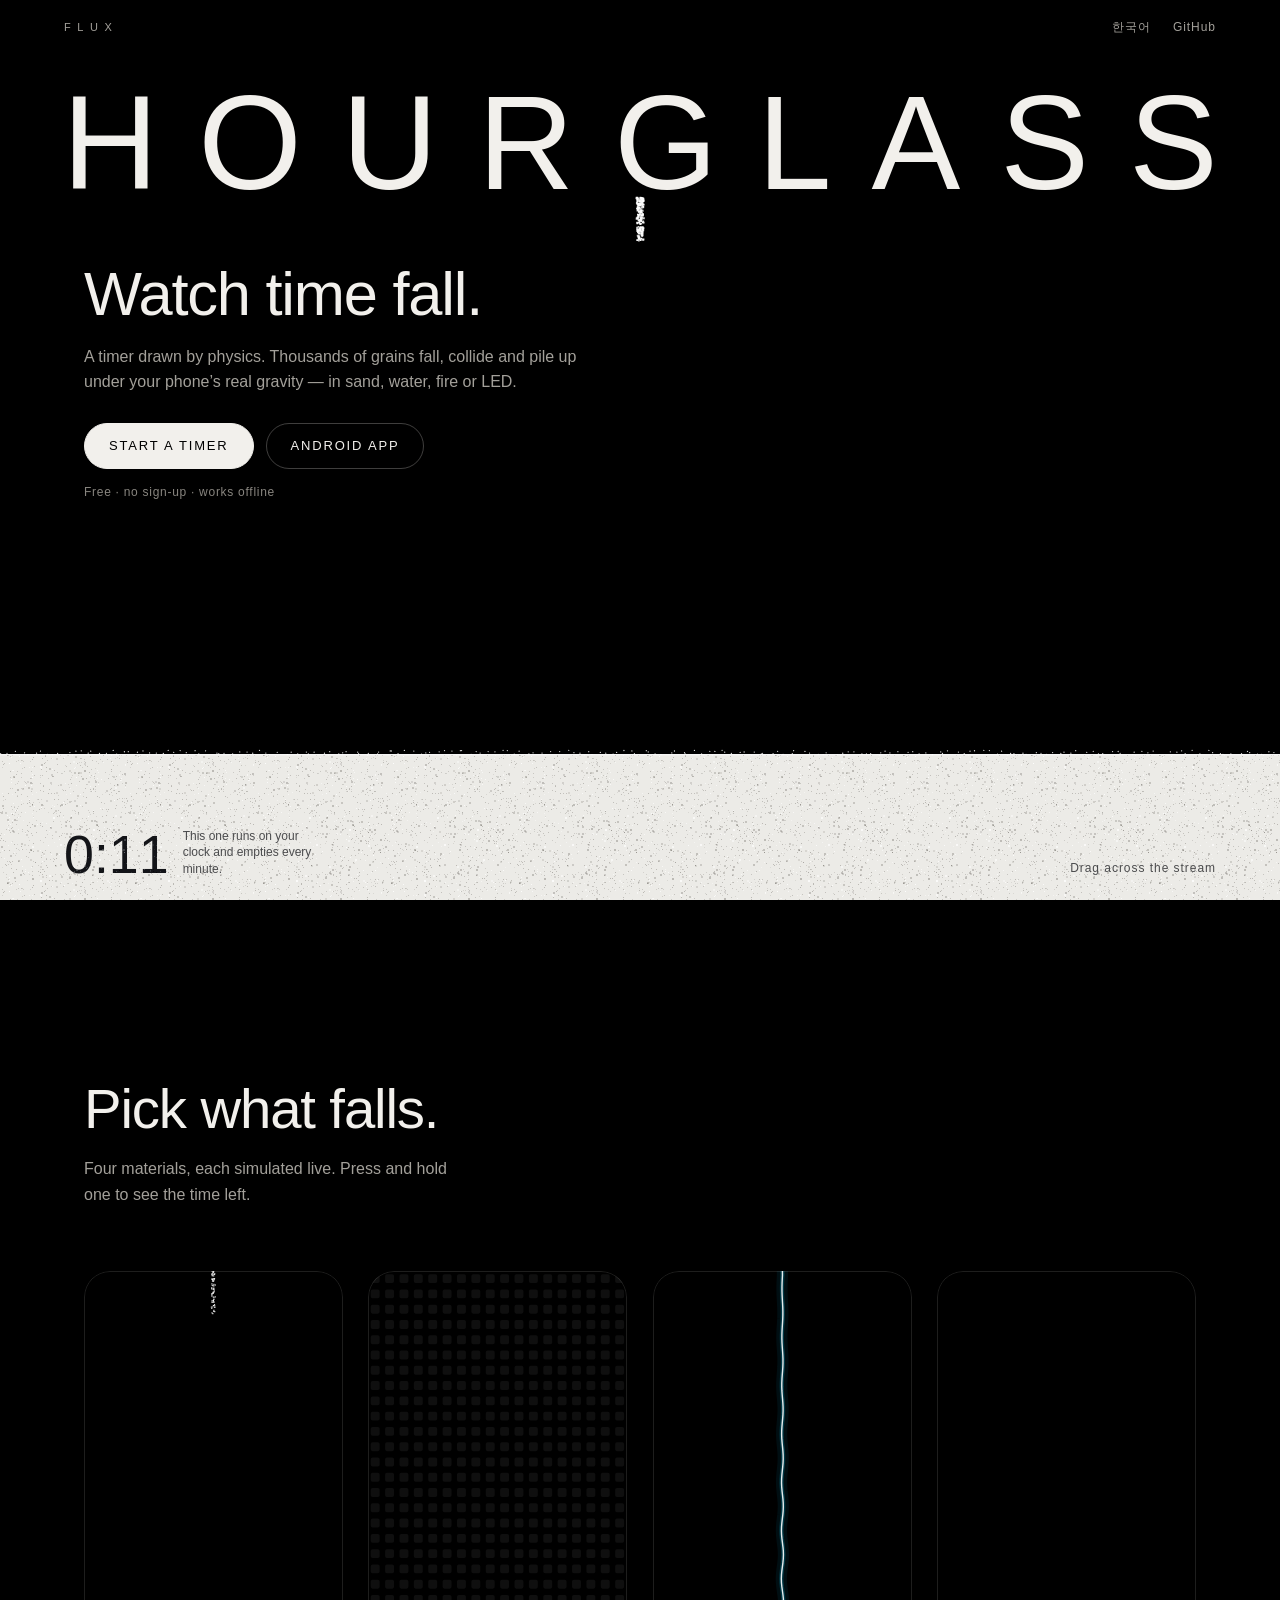
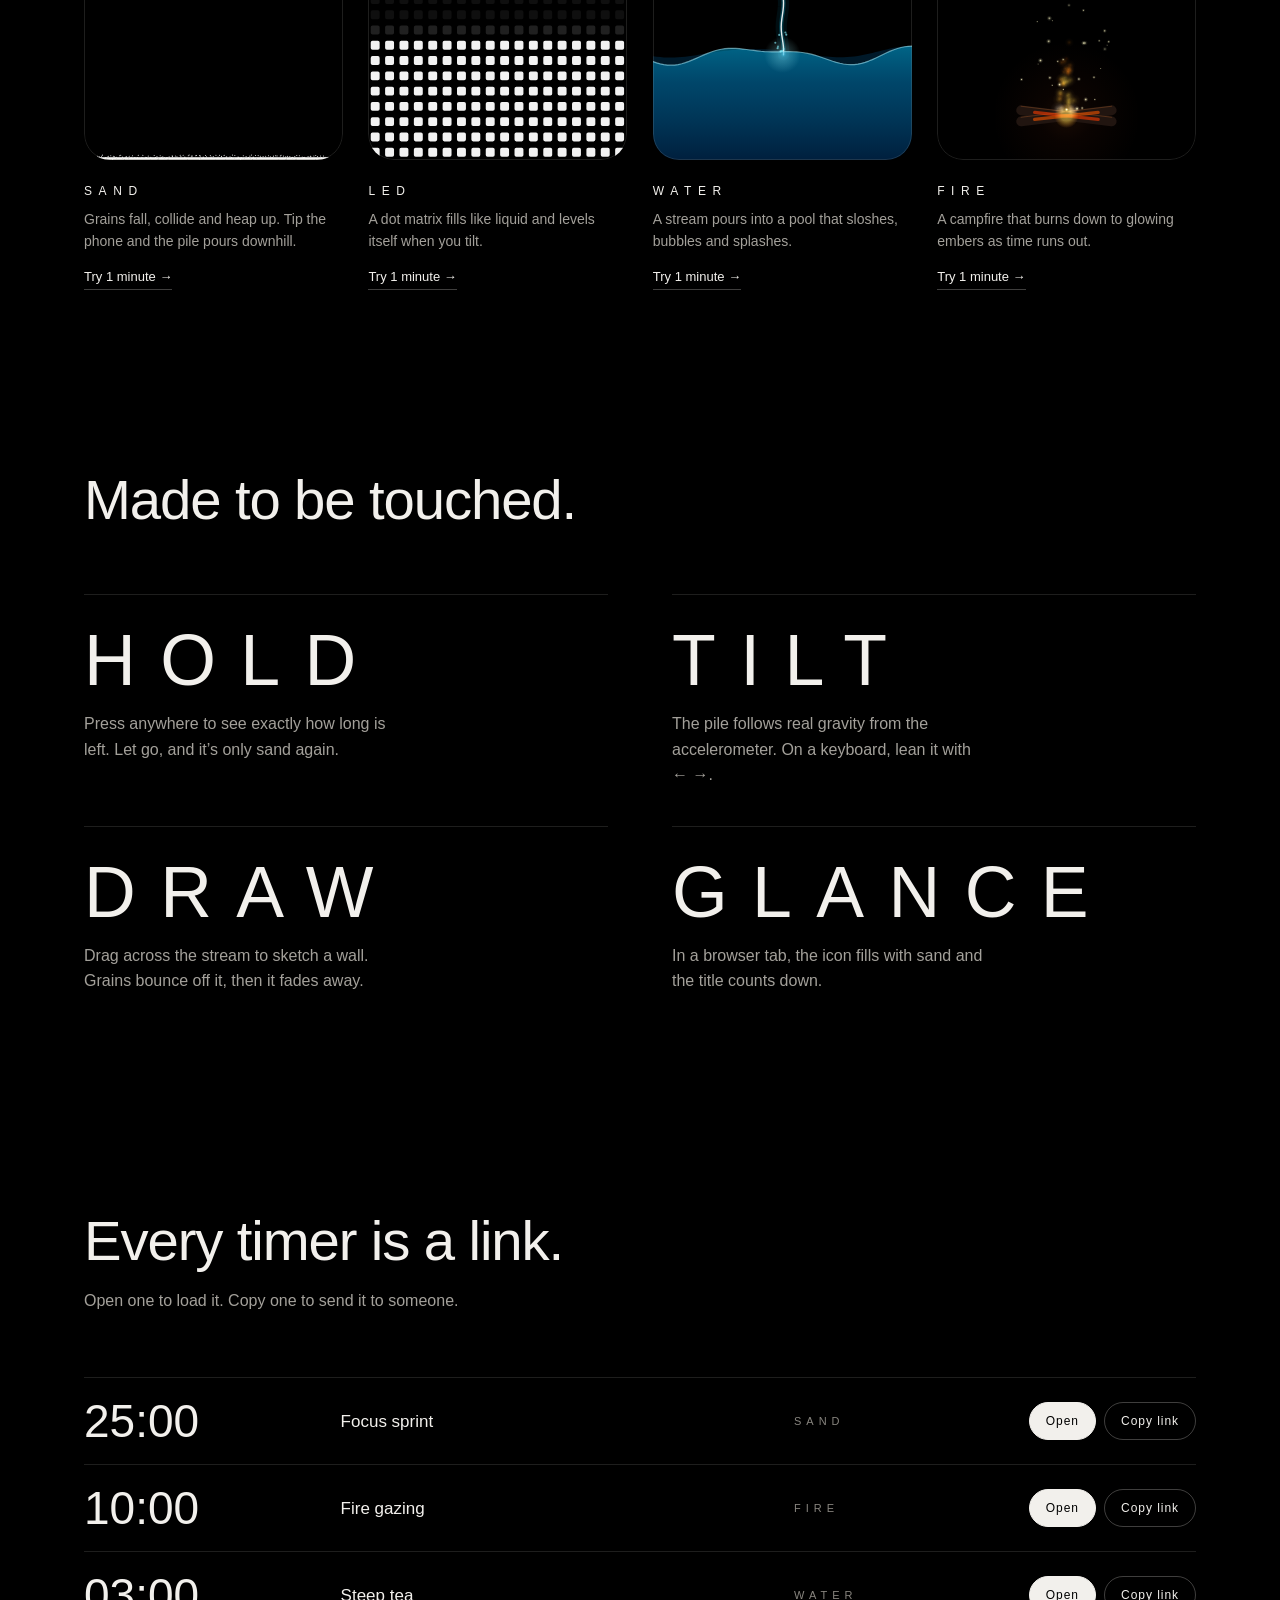
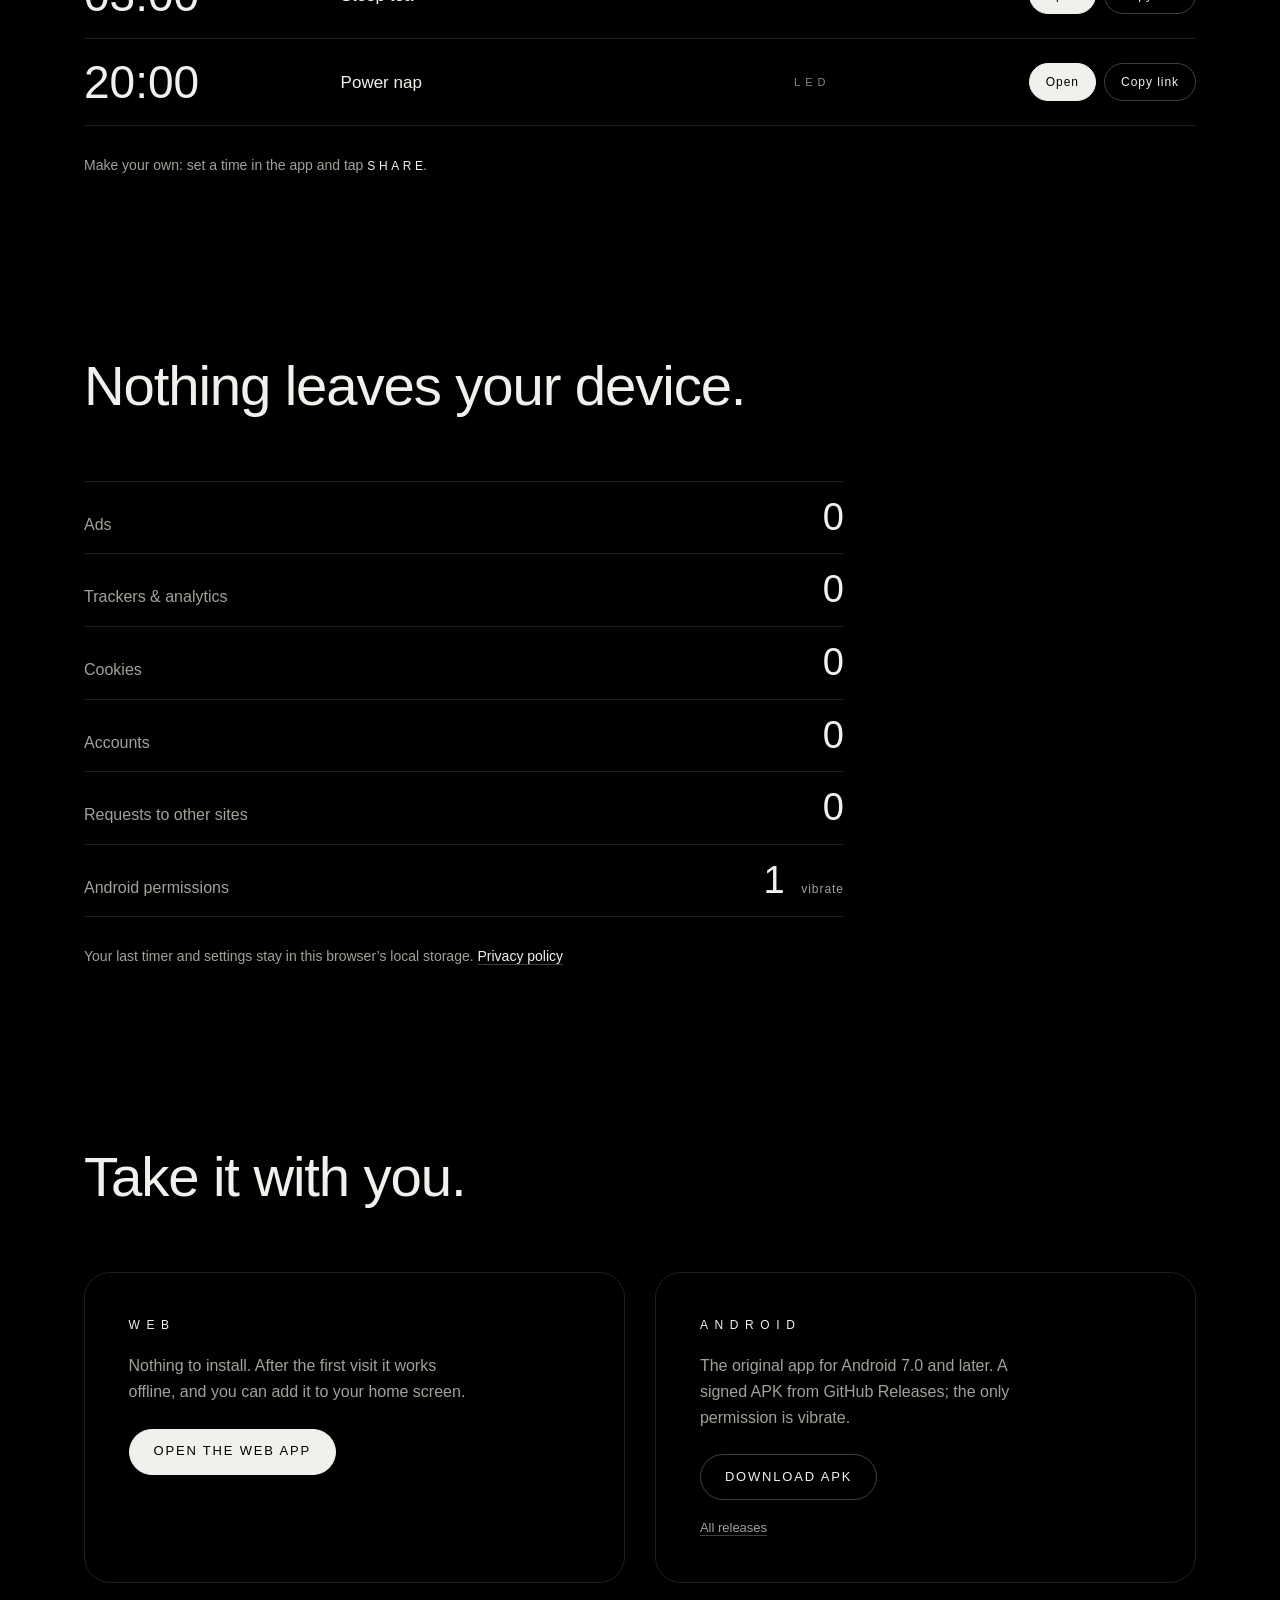
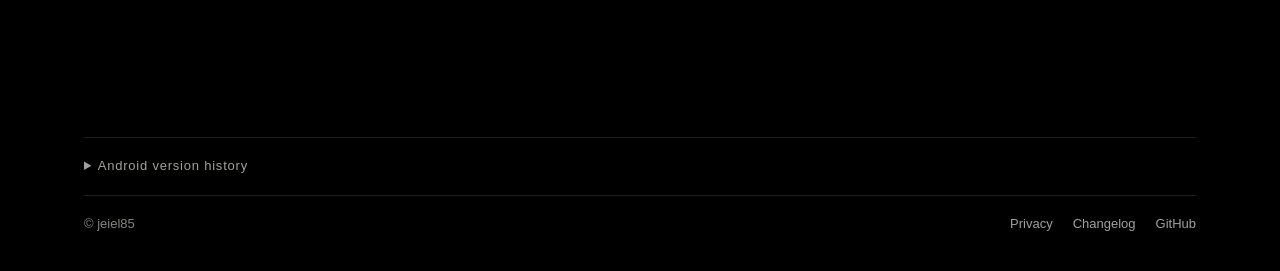
==== commit e7e6eeb2: "Harden web v1.0.0 follow-ups from #4 - Android CI: time out the emulator smoke job after 30 min (ste" ====
--- a/docs/index.html
+++ b/docs/index.html
@@ -8,11 +8,15 @@
     <script>
       // Pick the language before first paint so the page never flashes the wrong one.
       (function () {
+        // The old page had a Korean section at #kr; links to it still exist,
+        // so that hash now means "Korean", ahead of any saved choice.
         var saved = null;
         try { saved = localStorage.getItem('fh.lang'); } catch (e) {}
-        var lang = saved === 'ko' || saved === 'en'
-          ? saved
-          : (navigator.language || '').toLowerCase().indexOf('ko') === 0 ? 'ko' : 'en';
+        var lang = location.hash === '#kr'
+          ? 'ko'
+          : saved === 'ko' || saved === 'en'
+            ? saved
+            : (navigator.language || '').toLowerCase().indexOf('ko') === 0 ? 'ko' : 'en';
         document.documentElement.lang = lang;
       })();
     </script>
@@ -296,6 +300,7 @@
             <tr><th scope="col">Version</th><th scope="col">Date</th><th scope="col">Notes</th></tr>
           </thead>
           <tbody>
+            <!-- versions:start — generated from docs/releases/versions.json by scripts/web/versions.mjs -->
             <tr><td><a href="https://github.com/jeiel85/flux-hourglass-android/blob/main/docs/releases/v1.10.0.md">1.10.0</a></td><td>2026-08-10</td><td>Trim 15 modes to 4 (Sand/Water/Fire/LED); LED liquid-level rework, Sand soundscape, Fire gravity setting.</td></tr>
             <tr><td><a href="https://github.com/jeiel85/flux-hourglass-android/blob/main/docs/releases/v1.9.1.md">1.9.1</a></td><td>2026-06-15</td><td>Fix: time picker &amp; START button could disappear on the setup screen.</td></tr>
             <tr><td><a href="https://github.com/jeiel85/flux-hourglass-android/blob/main/docs/releases/v1.9.0.md">1.9.0</a></td><td>2026-06-15</td><td>Swipeable single-row object selector.</td></tr>
@@ -303,11 +308,12 @@
             <tr><td><a href="https://github.com/jeiel85/flux-hourglass-android/blob/main/docs/releases/v1.7.0.md">1.7.0</a></td><td>2026-06-14</td><td>5 premium modes: Magnetic, Aurora, Rain, Black Hole, Electric.</td></tr>
             <tr><td><a href="https://github.com/jeiel85/flux-hourglass-android/blob/main/docs/releases/v1.6.0.md">1.6.0</a></td><td>2026-06-13</td><td>Premium Fire Mode + interactive tilt physics.</td></tr>
             <tr><td><a href="https://github.com/jeiel85/flux-hourglass-android/blob/main/docs/releases/v1.5.0.md">1.5.0</a></td><td>2026-05-28</td><td>Premium Water Mode + spring-damper sloshing, Immersive Mode.</td></tr>
-            <tr><td><a href="https://github.com/jeiel85/flux-hourglass-android/blob/main/docs/releases/v1.4.0.md">1.4.0</a></td><td>2026-05-28</td><td>Snapping gravity rotation &amp; pile rescaling.</td></tr>
+            <tr><td><a href="https://github.com/jeiel85/flux-hourglass-android/blob/main/docs/releases/v1.4.0.md">1.4.0</a></td><td>2026-05-28</td><td>Snapping gravity screen rotation &amp; pile rescaling.</td></tr>
             <tr><td><a href="https://github.com/jeiel85/flux-hourglass-android/blob/main/docs/releases/v1.3.0.md">1.3.0</a></td><td>2026-05-28</td><td>Retro LED Grid Mode &amp; gyro-based pile slumping.</td></tr>
             <tr><td><a href="https://github.com/jeiel85/flux-hourglass-android/blob/main/docs/releases/v1.2.0.md">1.2.0</a></td><td>2026-05-27</td><td>Completion chime + persisted last duration.</td></tr>
             <tr><td><a href="https://github.com/jeiel85/flux-hourglass-android/blob/main/docs/releases/v1.1.0.md">1.1.0</a></td><td>2026-05-27</td><td>Quick presets, pause/resume, keep-screen-on.</td></tr>
             <tr><td><a href="https://github.com/jeiel85/flux-hourglass-android/blob/main/docs/releases/v1.0.0.md">1.0.0</a></td><td>2026-05-27</td><td>Initial release — particle hourglass core.</td></tr>
+            <!-- versions:end -->
           </tbody>
         </table>
       </details>
